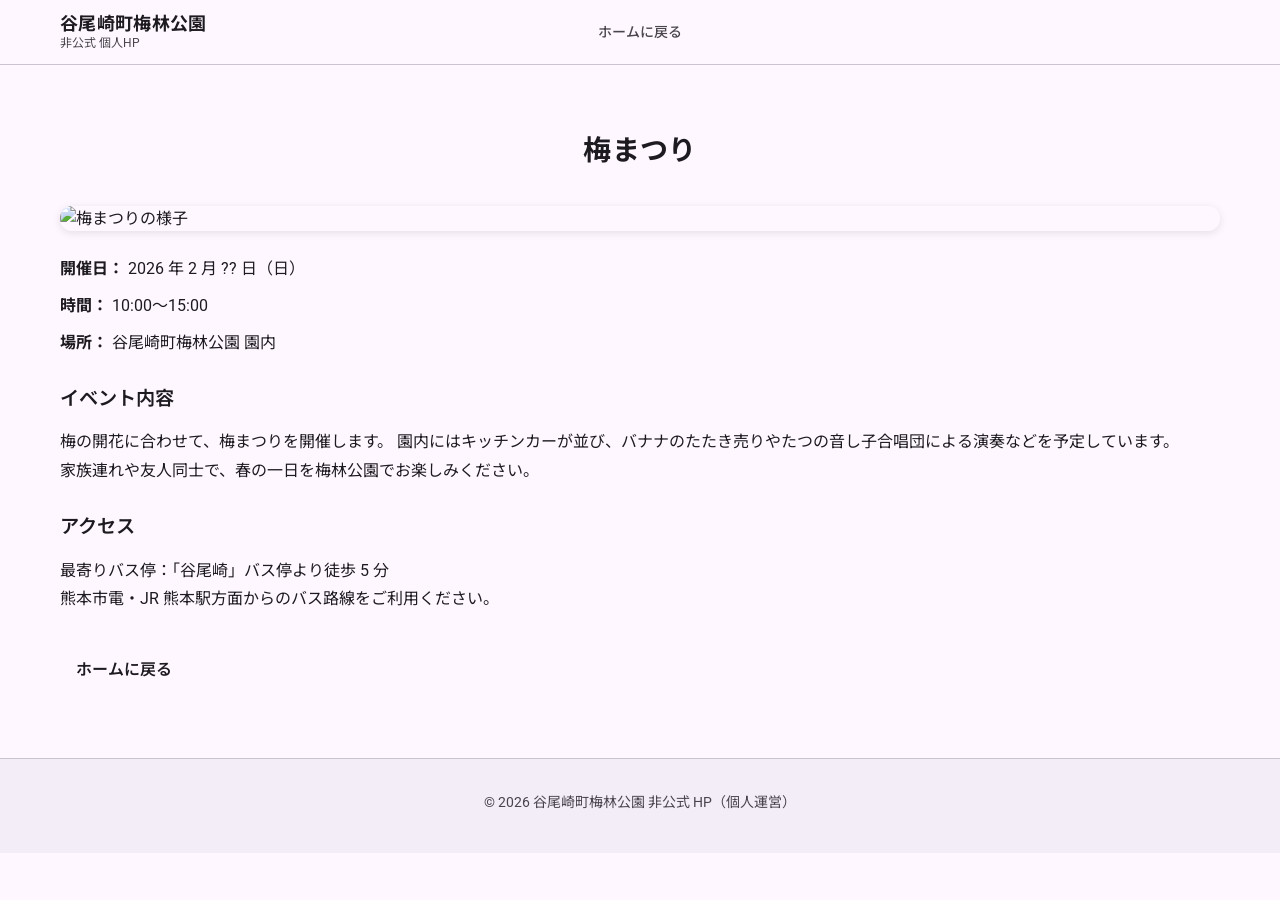
==== event1.html @ 8f31190c "Add event1.html for梅林まつり details" ====
<!DOCTYPE html>
<html lang="ja">
<head>
  <meta charset="UTF-8" />
  <title>梅林まつり | 谷尾崎町梅林公園 非公式 個人HP</title>
  <meta name="viewport" content="width=device-width, initial-scale=1.0" />
  <meta
    name="description"
    content="谷尾崎町梅林公園で開催される梅林まつりの詳細ページ。日時・場所・内容・アクセスなど。"
  />
  <link rel="preconnect" href="https://fonts.googleapis.com" />
  <link rel="preconnect" href="https://fonts.gstatic.com" crossorigin />
  <link
    href="https://fonts.googleapis.com/css2?family=Roboto:wght@400;500;700&family=Noto+Sans+JP:wght@400;500;700&display=swap"
    rel="stylesheet"
  />
  <link
    rel="stylesheet"
    href="styles.css"
  />
  <meta name="theme-color" content="#fef7ff" media="(prefers-color-scheme: light)">
  <meta name="theme-color" content="#141218" media="(prefers-color-scheme: dark)">
</head>
<body>
  <!-- ヘッダー（簡易版） -->
  <header class="header">
    <div class="header-container">
      <div class="logo">
        <h1 class="site-title">谷尾崎町梅林公園</h1>
        <span class="site-subtitle">非公式 個人HP</span>
      </div>
      <nav class="nav">
        <ul class="nav-list">
          <li><a href="index.html" class="nav-link">ホームに戻る</a></li>
        </ul>
      </nav>
    </div>
  </header>

  <main class="main">
    <section class="section">
      <div class="container">
        <h2 class="section-title">梅まつり</h2>

        <div class="event-detail-image">
          <img
            src="images/event1.webp"
            alt="梅まつりの様子"
          />
        </div>

        <div class="event-detail-content">
          <div class="event-detail-date">
            <strong>開催日：</strong>
            2026 年 2 月 ?? 日（日）
          </div>
          <div class="event-detail-time">
            <strong>時間：</strong>
            10:00〜15:00
          </div>
          <div class="event-detail-location">
            <strong>場所：</strong>
            谷尾崎町梅林公園 園内
          </div>

          <h3 class="event-detail-subtitle">イベント内容</h3>
          <p>
            梅の開花に合わせて、梅まつりを開催します。
            園内にはキッチンカーが並び、バナナのたたき売りやたつの音し子合唱団による演奏などを予定しています。
          </p>
          <p>
            家族連れや友人同士で、春の一日を梅林公園でお楽しみください。
          </p>

          <h3 class="event-detail-subtitle">アクセス</h3>
          <p>
            最寄りバス停：「谷尾崎」バス停より徒歩 5 分<br />
            熊本市電・JR 熊本駅方面からのバス路線をご利用ください。
          </p>

          <p class="event-detail-back">
            <a href="index.html" class="back-button">ホームに戻る</a>
          </p>
        </div>
      </div>
    </section>
  </main>

  <footer class="footer">
    <div class="container">
      <p class="footer-text">
        &copy; 2026 谷尾崎町梅林公園 非公式 HP（個人運営）
      </p>
    </div>
  </footer>
</body>
</html>
---- styles.css ----
/* =========================
   基本設定・テーマ変数
   ========================= */

:root {
  --md-sys-color-primary: #6750a4;
  --md-sys-color-on-primary: #ffffff;
  --md-sys-color-primary-container: #eaddff;
  --md-sys-color-on-primary-container: #21005d;

  --md-sys-color-secondary: #625b71;
  --md-sys-color-on-secondary: #ffffff;
  --md-sys-color-secondary-container: #e8def8;
  --md-sys-color-on-secondary-container: #1d192b;

  --md-sys-color-tertiary: #7d5260;
  --md-sys-color-on-tertiary: #ffffff;
  --md-sys-color-tertiary-container: #ffd8e4;
  --md-sys-color-on-tertiary-container: #31111d;

  --md-sys-color-background: #fef7ff;
  --md-sys-color-on-background: #1d1b20;

  --md-sys-color-surface: #fef7ff;
  --md-sys-color-surface-variant: #f3edf7;
  --md-sys-color-on-surface: #1d1b20;
  --md-sys-color-on-surface-variant: #49454f;

  --md-sys-color-outline: #79747e;
  --md-sys-color-outline-variant: #cac4d0;

  --radius-s: 8px;
  --radius-m: 12px;
  --radius-l: 16px;
  --radius-xl: 24px;

  --shadow-sm: 0 1px 2px rgba(0, 0, 0, 0.06),
    0 1px 3px rgba(0, 0, 0, 0.1);
  --shadow-md: 0 4px 8px rgba(0, 0, 0, 0.08),
    0 2px 4px rgba(0, 0, 0, 0.06);
  --shadow-lg: 0 8px 16px rgba(0, 0, 0, 0.1),
    0 4px 8px rgba(0, 0, 0, 0.06);

  --font-family-base: "Roboto", "Noto Sans JP", sans-serif;
}

/* =========================
   リセット・共通設定
   ========================= */

* {
  box-sizing: border-box;
  margin: 0;
  padding: 0;
}

html {
  scroll-behavior: smooth;
}

body {
  overflow-x: hidden;
  color: var(--md-sys-color-on-background);
  background-color: var(--md-sys-color-background);
  font-family: var(--font-family-base);
  line-height: 1.6;
  transition: background-color 0.2s ease, color 0.2s ease;
  -webkit-font-smoothing: antialiased;
  -moz-osx-font-smoothing: grayscale;
}

a {
  color: inherit;
  text-decoration: none;
}

ul {
  list-style: none;
}

img {
  display: block;
  max-width: 100%;
  height: auto;
}

button {
  font: inherit;
}

/* Material Icons */

.material-icons {
  display: inline-block;
  direction: ltr;
  font-family: "Material Icons";
  font-size: 24px;
  font-style: normal;
  font-weight: normal;
  letter-spacing: normal;
  line-height: 1;
  text-transform: none;
  white-space: nowrap;
  word-wrap: normal;
  font-feature-settings: "liga";
  -webkit-font-feature-settings: "liga";
  -webkit-font-smoothing: antialiased;
}

/* =========================
   レイアウト共通
   ========================= */

.container {
  width: 100%;
  max-width: 1200px;
  margin: 0 auto;
  padding: 0 20px;
}

.section {
  padding: 64px 0;
}

.section-alt {
  background-color: var(--md-sys-color-surface-variant);
}

.section-title {
  margin-bottom: 32px;
  color: var(--md-sys-color-on-surface);
  font-size: 28px;
  font-weight: 700;
  letter-spacing: 0.3px;
  text-align: center;
}

/* =========================
   ヘッダー
   ========================= */

.header {
  position: sticky;
  top: 0;
  z-index: 1000;
  background-color: rgba(254, 247, 255, 0.9);
  border-bottom: 1px solid var(--md-sys-color-outline-variant);
  backdrop-filter: blur(8px);
  -webkit-backdrop-filter: blur(8px);
}

.header-container {
  position: relative;
  display: flex;
  align-items: center;
  width: 100%;
  max-width: 1200px;
  min-height: 64px;
  margin: 0 auto;
  padding: 10px 20px;
}

.logo {
  display: flex;
  flex-direction: column;
  min-width: 0;
  z-index: 1;
}

.site-title {
  color: var(--md-sys-color-on-surface);
  font-size: 18px;
  font-weight: 700;
  letter-spacing: 0.3px;
  line-height: 1.25;
  white-space: nowrap;
}

.site-subtitle {
  color: var(--md-sys-color-on-surface-variant);
  font-size: 12px;
  line-height: 1.25;
}

/* PC：ナビゲーションをヘッダー中心へ固定 */

.nav {
  position: absolute;
  top: 50%;
  left: 50%;
  display: flex;
  justify-content: center;
  transform: translate(-50%, -50%);
}

.nav-list {
  display: flex;
  align-items: center;
  justify-content: center;
  gap: 20px;
}

.nav-link {
  display: inline-flex;
  align-items: center;
  min-height: 36px;
  padding: 8px 10px;
  color: var(--md-sys-color-on-surface-variant);
  border-radius: var(--radius-s);
  font-size: 14px;
  font-weight: 500;
  white-space: nowrap;
  transition: background-color 0.2s ease, color 0.2s ease;
}

.nav-link:hover,
.nav-link:focus-visible {
  color: var(--md-sys-color-on-primary-container);
  background-color: var(--md-sys-color-primary-container);
  outline: none;
}

/* ヘッダー右側 */

.header-actions {
  z-index: 1;
  display: flex;
  align-items: center;
  justify-content: flex-end;
  gap: 4px;
  margin-left: auto;
  flex-shrink: 0;
}

/* テーマ切替 */

.theme-toggle {
  position: relative;
  display: inline-flex;
  align-items: center;
  justify-content: center;
  width: 40px;
  height: 40px;
  padding: 0;
  color: var(--md-sys-color-on-surface);
  background: transparent;
  border: 1px solid var(--md-sys-color-outline);
  border-radius: 50%;
  cursor: pointer;
  -webkit-tap-highlight-color: transparent;
  transition: background-color 0.2s ease, border-color 0.2s ease,
    color 0.2s ease;
}

.theme-toggle:hover,
.theme-toggle:focus-visible {
  background-color: var(--md-sys-color-surface-variant);
  border-color: var(--md-sys-color-outline-variant);
  outline: none;
}

.theme-toggle .material-icons {
  position: absolute;
  inset: 0;
  display: grid;
  width: 100%;
  height: 100%;
  place-items: center;
  color: currentColor;
  font-size: 22px;
  line-height: 1;
  pointer-events: none;
}

.theme-icon-light {
  display: grid !important;
}

.theme-icon-dark {
  display: none !important;
}

body.dark-mode .theme-icon-light {
  display: none !important;
}

body.dark-mode .theme-icon-dark {
  display: grid !important;
}

body.dark-mode .theme-toggle {
  color: #e6e1e5;
  background: transparent;
  border-color: #938f99;
}

body.dark-mode .theme-toggle:hover,
body.dark-mode .theme-toggle:focus-visible {
  background-color: #37323b;
  border-color: #cac4d0;
}

/* ハンバーガーメニュー */

.menu-toggle {
  display: none;
  align-items: center;
  justify-content: center;
  width: 40px;
  height: 40px;
  padding: 0;
  color: var(--md-sys-color-on-surface);
  background: transparent;
  border: 1px solid var(--md-sys-color-outline);
  border-radius: 50%;
  cursor: pointer;
  -webkit-tap-highlight-color: transparent;
  transition: background-color 0.2s ease, border-color 0.2s ease,
    color 0.2s ease;
}

.menu-toggle:hover,
.menu-toggle:focus-visible {
  background-color: var(--md-sys-color-surface-variant);
  border-color: var(--md-sys-color-outline-variant);
  outline: none;
}

.menu-icon {
  display: flex;
  flex-direction: column;
  align-items: center;
  justify-content: space-between;
  width: 22px;
  height: 18px;
  margin: 0;
  padding: 0;
  color: currentColor;
  background: transparent;
  pointer-events: none;
}

.menu-icon span {
  display: block;
  flex: 0 0 2px;
  width: 22px;
  height: 2px;
  margin: 0;
  padding: 0;
  background-color: currentColor;
  border-radius: 999px;
}

body.dark-mode .menu-toggle {
  color: #e6e1e5;
  background: transparent;
  border-color: #938f99;
}

body.dark-mode .menu-toggle:hover,
body.dark-mode .menu-toggle:focus-visible {
  background-color: #37323b;
  border-color: #cac4d0;
}

/* =========================
   ヒーロー
   ========================= */

.hero {
  display: flex;
  align-items: center;
  justify-content: center;
  min-height: 56vh;
  overflow: hidden;
  background: linear-gradient(
    135deg,
    var(--md-sys-color-primary-container),
    var(--md-sys-color-tertiary-container)
  );
}

.hero-content {
  max-width: 800px;
  padding: 40px 20px;
  text-align: center;
}

.hero-title {
  margin-bottom: 12px;
  color: var(--md-sys-color-on-primary-container);
  font-size: 32px;
  font-weight: 700;
  letter-spacing: 0.3px;
}

.hero-subtitle {
  margin-bottom: 24px;
  color: var(--md-sys-color-on-primary-container);
  font-size: 16px;
  opacity: 0.9;
}

.hero-button {
  display: inline-flex;
  align-items: center;
  justify-content: center;
  min-height: 48px;
  padding: 12px 24px;
  color: var(--md-sys-color-on-primary);
  background-color: var(--md-sys-color-primary);
  border-radius: var(--radius-xl);
  box-shadow: var(--shadow-md);
  font-weight: 600;
  transition: transform 0.2s ease, box-shadow 0.2s ease,
    background-color 0.2s ease;
}

.hero-button:hover,
.hero-button:focus-visible {
  background-color: #5a46a0;
  box-shadow: var(--shadow-lg);
  outline: none;
  transform: translateY(-2px);
}

/* =========================
   梅林公園について
   ========================= */

.about-grid {
  display: grid;
  grid-template-columns: minmax(0, 1fr) minmax(0, 1fr);
  align-items: center;
  gap: 40px;
}

.about-text p {
  margin-bottom: 16px;
  color: var(--md-sys-color-on-surface-variant);
}

.about-subtitle {
  margin-top: 32px;
  margin-bottom: 12px;
  color: var(--md-sys-color-on-surface);
  font-size: 20px;
  font-weight: 700;
  letter-spacing: 0.3px;
}

.feature-list {
  margin-top: 16px;
}

.feature-list li {
  position: relative;
  margin-bottom: 8px;
  padding-left: 24px;
  color: var(--md-sys-color-on-surface-variant);
}

.feature-list li::before {
  position: absolute;
  top: 0;
  left: 0;
  content: "•";
  color: var(--md-sys-color-primary);
  font-size: 22px;
  line-height: 1.2;
}

/* =========================
   写真スライダー
   ========================= */

.about-image {
  width: 100%;
  min-width: 0;
}

.image-slider {
  position: relative;
  width: 100%;
  min-width: 0;
  overflow: hidden;
}

.slider-container {
  width: 100%;
  overflow: hidden;
  border-radius: var(--radius-l);
  box-shadow: var(--shadow-md);
}

.slider-wrapper {
  display: flex;
  width: 100%;
  transition: transform 0.5s ease;
  will-change: transform;
}

.slide {
  flex: 0 0 100%;
  width: 100%;
  min-width: 100%;
  aspect-ratio: 4 / 3;
}

.image-placeholder {
  display: flex;
  align-items: center;
  justify-content: center;
  width: 100%;
  height: 100%;
  color: var(--md-sys-color-on-primary-container);
  background: linear-gradient(
    135deg,
    var(--md-sys-color-primary-container),
    var(--md-sys-color-secondary-container)
  );
  font-weight: 600;
}

.slide-image {
  display: block;
  width: 100%;
  height: 100%;
  object-fit: cover;
}

.slider-btn {
  position: absolute;
  top: 50%;
  z-index: 2;
  display: inline-flex;
  align-items: center;
  justify-content: center;
  width: 40px;
  height: 40px;
  padding: 0;
  color: var(--md-sys-color-on-surface);
  background-color: rgba(255, 255, 255, 0.9);
  border: none;
  border-radius: 50%;
  box-shadow: var(--shadow-md);
  cursor: pointer;
  transform: translateY(-50%);
  transition: background-color 0.2s ease, transform 0.2s ease;
}

.slider-btn:hover,
.slider-btn:focus-visible {
  background-color: #ffffff;
  outline: none;
  transform: translateY(-50%) scale(1.08);
}

.slider-btn.prev {
  left: 12px;
}

.slider-btn.next {
  right: 12px;
}

.slider-btn .material-icons {
  font-size: 24px;
}

.slider-dots {
  position: absolute;
  bottom: 12px;
  left: 50%;
  z-index: 2;
  display: flex;
  gap: 8px;
  transform: translateX(-50%);
}

.dot {
  width: 8px;
  height: 8px;
  padding: 0;
  background-color: rgba(0, 0, 0, 0.35);
  border: none;
  border-radius: 50%;
  cursor: pointer;
  transition: background-color 0.2s ease, transform 0.2s ease;
}

.dot.active {
  background-color: var(--md-sys-color-primary);
  transform: scale(1.2);
}

/* =========================
   お知らせ・イベント
   ========================= */

.news-list {
  display: flex;
  flex-direction: column;
  gap: 16px;
}

.news-item {
  padding: 20px;
  background-color: var(--md-sys-color-surface);
  border: 1px solid var(--md-sys-color-outline-variant);
  border-radius: var(--radius-m);
  box-shadow: var(--shadow-sm);
  transition: box-shadow 0.2s ease, transform 0.2s ease;
}

.news-item:hover {
  box-shadow: var(--shadow-md);
  transform: translateY(-2px);
}

.news-date,
.event-date {
  display: block;
  margin-bottom: 6px;
  color: var(--md-sys-color-on-surface-variant);
  font-size: 13px;
}

.news-title {
  margin-bottom: 8px;
  color: var(--md-sys-color-on-surface);
  font-size: 18px;
  font-weight: 700;
}

.news-summary {
  color: var(--md-sys-color-on-surface-variant);
  font-size: 14px;
}

.events-grid {
  display: grid;
  grid-template-columns: repeat(3, minmax(0, 1fr));
  gap: 24px;
}

.event-card {
  overflow: hidden;
  background-color: var(--md-sys-color-surface);
  border: 1px solid var(--md-sys-color-outline-variant);
  border-radius: var(--radius-l);
  box-shadow: var(--shadow-sm);
  transition: box-shadow 0.2s ease, transform 0.2s ease;
}

.event-card:hover {
  box-shadow: var(--shadow-md);
  transform: translateY(-4px);
}

.event-image .image-placeholder {
  aspect-ratio: 16 / 9;
}

.event-content {
  padding: 16px;
}

.event-title {
  margin-bottom: 8px;
  color: var(--md-sys-color-on-surface);
  font-size: 16px;
  font-weight: 700;
}

.event-summary {
  margin-bottom: 12px;
  color: var(--md-sys-color-on-surface-variant);
  font-size: 14px;
}

.event-link {
  display: inline-flex;
  align-items: center;
  gap: 4px;
  color: var(--md-sys-color-primary);
  font-size: 14px;
  font-weight: 600;
}

.event-link::after {
  content: "→";
  transition: transform 0.2s ease;
}

.event-link:hover::after {
  transform: translateX(4px);
}

/* =========================
   アクセス
   ========================= */

.access-grid {
  display: grid;
  grid-template-columns: minmax(0, 1fr) minmax(0, 1fr);
  align-items: start;
  gap: 40px;
}

.access-subtitle {
  display: flex;
  align-items: center;
  gap: 8px;
  margin-top: 24px;
  margin-bottom: 8px;
  color: var(--md-sys-color-on-surface);
  font-size: 18px;
  font-weight: 700;
}

.access-subtitle:first-child {
  margin-top: 0;
}

.access-icon {
  display: inline-flex;
  align-items: center;
  justify-content: center;
  color: var(--md-sys-color-primary);
}

.access-info {
  color: var(--md-sys-color-on-surface-variant);
  font-size: 14px;
  line-height: 1.7;
}

.access-map {
  width: 100%;
  min-width: 0;
}

.map-frame {
  width: 100%;
  overflow: hidden;
  border: 1px solid var(--md-sys-color-outline-variant);
  border-radius: var(--radius-l);
  box-shadow: var(--shadow-md);
}

.map-frame iframe {
  display: block;
  width: 100%;
  height: 450px;
  border: 0;
}

/* =========================
   お問い合わせ
   ========================= */

.contact-grid {
  display: grid;
  grid-template-columns: minmax(0, 1fr) minmax(0, 1fr);
  align-items: start;
  gap: 40px;
}

.contact-text p {
  margin-bottom: 16px;
  color: var(--md-sys-color-on-surface-variant);
}

.contact-note-list {
  margin-top: 16px;
}

.contact-note-list li {
  position: relative;
  margin-bottom: 8px;
  padding-left: 24px;
  color: var(--md-sys-color-on-surface-variant);
  font-size: 14px;
}

.contact-note-list li::before {
  position: absolute;
  top: 0;
  left: 2px;
  width: 16px;
  height: 16px;
  content: "!";
  color: var(--md-sys-color-on-primary);
  background: var(--md-sys-color-primary);
  border-radius: 50%;
  font-size: 11px;
  font-weight: 700;
  line-height: 16px;
  text-align: center;
}

.issues-button {
  display: inline-flex;
  align-items: center;
  justify-content: center;
  min-height: 48px;
  margin-top: 8px;
  padding: 12px 20px;
  color: var(--md-sys-color-on-primary);
  background-color: var(--md-sys-color-primary);
  border-radius: var(--radius-xl);
  box-shadow: var(--shadow-md);
  font-size: 14px;
  font-weight: 600;
  transition: transform 0.2s ease, box-shadow 0.2s ease,
    background-color 0.2s ease;
}

.issues-button:hover,
.issues-button:focus-visible {
  background-color: #5a46a0;
  box-shadow: var(--shadow-lg);
  outline: none;
  transform: translateY(-2px);
}

/* =========================
   フッター
   ========================= */

.footer {
  padding: 32px 0;
  background-color: var(--md-sys-color-surface-variant);
  border-top: 1px solid var(--md-sys-color-outline-variant);
}

.footer-text {
  margin-bottom: 8px;
  color: var(--md-sys-color-on-surface-variant);
  font-size: 14px;
  text-align: center;
}

.footer-disclaimer {
  color: var(--md-sys-color-on-surface-variant);
  font-size: 12px;
  opacity: 0.8;
  text-align: center;
}

/* =========================
   ダークモード
   ========================= */

body.dark-mode {
  color: #e6e1e5;
  background-color: #141218;
}

body.dark-mode .header {
  background-color: rgba(20, 18, 24, 0.92);
  border-bottom-color: #49454f;
}

body.dark-mode .section {
  background-color: #141218;
}

body.dark-mode .section-alt {
  background-color: #25222a;
}

body.dark-mode .footer {
  background-color: #25222a;
  border-top-color: #49454f;
}

body.dark-mode .site-title,
body.dark-mode .hero-title,
body.dark-mode .hero-subtitle,
body.dark-mode .section-title,
body.dark-mode .about-subtitle,
body.dark-mode .access-subtitle,
body.dark-mode .news-title,
body.dark-mode .event-title {
  color: #e6e1e5;
}

body.dark-mode .site-subtitle,
body.dark-mode .nav-link,
body.dark-mode .about-text p,
body.dark-mode .feature-list li,
body.dark-mode .news-summary,
body.dark-mode .news-date,
body.dark-mode .event-date,
body.dark-mode .event-summary,
body.dark-mode .access-info,
body.dark-mode .contact-text p,
body.dark-mode .contact-note-list li,
body.dark-mode .footer-text,
body.dark-mode .footer-disclaimer {
  color: #cac4d0;
}

body.dark-mode .nav-link:hover,
body.dark-mode .nav-link:focus-visible {
  color: #eaddff;
  background-color: #4f378b;
}

body.dark-mode .hero {
  background: linear-gradient(135deg, #4f378b, #633b48);
}

body.dark-mode .hero-button,
body.dark-mode .issues-button {
  color: #381e72;
  background-color: #d0bcff;
}

body.dark-mode .hero-button:hover,
body.dark-mode .issues-button:hover {
  background-color: #e8ddff;
}

body.dark-mode .image-placeholder {
  color: #eaddff;
  background: linear-gradient(135deg, #4f378b, #4a4458);
}

body.dark-mode .news-item,
body.dark-mode .event-card {
  background-color: #1d1b20;
  border-color: #49454f;
  box-shadow: 0 1px 3px rgba(0, 0, 0, 0.35);
}

body.dark-mode .map-frame {
  border-color: #49454f;
}

body.dark-mode .access-icon {
  color: #d0bcff;
}

body.dark-mode .feature-list li::before {
  color: #d0bcff;
}

body.dark-mode .slider-btn {
  color: #e6e1e5;
  background-color: rgba(20, 18, 24, 0.9);
}

body.dark-mode .slider-btn:hover,
body.dark-mode .slider-btn:focus-visible {
  background-color: rgba(55, 50, 59, 0.96);
}

body.dark-mode .dot {
  background-color: rgba(255, 255, 255, 0.35);
}

body.dark-mode .dot.active {
  background-color: #d0bcff;
}

/* =========================
   メニューのアニメーション
   ========================= */

@keyframes slideDown {
  from {
    opacity: 0;
    transform: translateY(-8px);
  }

  to {
    opacity: 1;
    transform: translateY(0);
  }
}

/* =========================
   タブレット
   ========================= */

@media (max-width: 960px) {
  .header-container {
    gap: 10px;
  }

  .nav-list {
    gap: 8px;
  }

  .nav-link {
    padding: 8px;
    font-size: 13px;
  }

  .about-grid,
  .access-grid,
  .contact-grid {
    grid-template-columns: 1fr;
    gap: 28px;
  }

  .events-grid {
    grid-template-columns: repeat(2, minmax(0, 1fr));
  }

  .hero-title {
    font-size: 28px;
  }
}

/* =========================
   スマホ
   ========================= */

@media (max-width: 720px) {
  .container {
    padding: 0 16px;
  }

  .header-container {
    position: relative;
    display: grid;
    grid-template-columns: minmax(0, 1fr) auto;
    align-items: center;
    gap: 8px;
    min-height: 64px;
    padding: 10px 16px;
  }

  .logo {
    grid-column: 1;
    grid-row: 1;
  }

  .header-actions {
    grid-column: 2;
    grid-row: 1;
    gap: 4px;
  }

  /* 通常時は非表示。ヘッダー領域の高さには含めない */
  .nav {
    position: absolute;
    top: 100%;
    right: 0;
    left: 0;
    z-index: 1100;
    display: none;
    width: 100%;
    margin: 0;
    padding: 14px 12px 18px;
    background-color: rgba(254, 247, 255, 0.9);
    border: 1px solid rgba(121, 116, 126, 0.2);
    border-top: none;
    border-radius: 0 0 var(--radius-l) var(--radius-l);
    box-shadow: var(--shadow-lg);
    transform: none;
    backdrop-filter: blur(16px);
    -webkit-backdrop-filter: blur(16px);
  }

  /* 開いた時だけ、本文の上に重ねて表示 */
  .nav.open {
    display: block;
    animation: slideDown 0.22s ease-out;
  }

  .nav-list {
    display: flex;
    flex-direction: column;
    align-items: stretch;
    gap: 4px;
    width: 100%;
  }

  .nav-link {
    display: flex;
    align-items: center;
    width: 100%;
    min-height: 48px;
    padding: 12px 14px;
    border-radius: var(--radius-m);
    font-size: 15px;
  }

  .menu-toggle {
    display: inline-flex;
  }

  .section {
    padding: 48px 0;
  }

  .section-title {
    margin-bottom: 24px;
    font-size: 24px;
  }

  .hero {
    min-height: 46vh;
  }

  .hero-content {
    padding: 36px 20px;
  }

  .hero-title {
    font-size: 23px;
    line-height: 1.45;
  }

  .hero-subtitle {
    font-size: 14px;
  }

  .about-grid,
  .access-grid,
  .contact-grid,
  .events-grid {
    grid-template-columns: 1fr;
  }

  .slider-btn {
    width: 36px;
    height: 36px;
  }

  .slider-btn .material-icons {
    font-size: 22px;
  }

  .map-frame iframe {
    height: 360px;
  }

  /* ダークモード時の重ねるメニュー */
  body.dark-mode .nav {
    background-color: rgba(20, 18, 24, 0.92);
    border-color: rgba(202, 196, 208, 0.16);
  }

  body.dark-mode .nav-link {
    color: #e6e1e5;
  }

  body.dark-mode .nav-link:hover,
  body.dark-mode .nav-link:focus-visible {
    color: #eaddff;
    background-color: #4f378b;
  }
}

/* =========================
   小型スマホ
   ========================= */

@media (max-width: 380px) {
  .header-container {
    padding-right: 12px;
    padding-left: 12px;
  }

  .site-title {
    font-size: 16px;
  }

  .site-subtitle {
    font-size: 11px;
  }

  .theme-toggle,
  .menu-toggle {
    width: 38px;
    height: 38px;
  }

  .theme-toggle .material-icons {
    font-size: 20px;
  }

  .menu-icon {
    width: 21px;
    height: 17px;
  }

  .menu-icon span {
    width: 21px;
  }
}

/* お知らせ */
.news-list {
  display: flex;
  flex-direction: column;
  gap: 1.25rem;
}

.news-item {
  background: var(--surface);
  border-radius: 0.75rem;
  padding: 1rem 1.25rem;
  box-shadow: 0 1px 3px rgba(0,0,0,0.08);
}

.news-date {
  font-size: 0.85rem;
  color: var(--muted);
  margin-bottom: 0.25rem;
}

.news-title {
  font-size: 1.1rem;
  font-weight: 600;
  margin-bottom: 0.5rem;
}

.news-content {
  font-size: 0.95rem;
  line-height: 1.7;
  color: var(--text);
}

/* イベント */
.events-grid {
  display: grid;
  grid-template-columns: repeat(auto-fit, minmax(260px, 1fr));
  gap: 1.25rem;
}

.event-card {
  background: var(--surface);
  border-radius: 0.75rem;
  padding: 1.25rem;
  box-shadow: 0 1px 3px rgba(0,0,0,0.08);
  display: flex;
  flex-direction: column;
  gap: 0.75rem;
}

.event-date-badge {
  display: inline-flex;
  align-items: center;
  gap: 0.5rem;
  font-weight: 700;
  color: var(--primary);
}

.event-month {
  font-size: 0.9rem;
}

.event-day {
  font-size: 1.4rem;
}

.event-title {
  font-size: 1.1rem;
  font-weight: 600;
}

.event-description {
  font-size: 0.95rem;
  line-height: 1.7;
  color: var(--text);
}

.event-meta {
  display: flex;
  flex-wrap: wrap;
  gap: 0.75rem 1rem;
  font-size: 0.85rem;
  color: var(--muted);
  margin-top: auto;
}

/* イベントカード */
.events-grid {
  display: grid;
  grid-template-columns: repeat(auto-fit, minmax(260px, 1fr));
  gap: 1.25rem;
}

.event-card {
  background: var(--surface);
  border-radius: 0.75rem;
  padding: 0;
  box-shadow: 0 1px 3px rgba(0,0,0,0.08);
  display: flex;
  flex-direction: column;
  overflow: hidden;
}

.event-image-wrapper {
  width: 100%;
  aspect-ratio: 16 / 9;
  overflow: hidden;
  background: #ddd;
}

.event-image {
  width: 100%;
  height: 100%;
  object-fit: cover;
  display: block;
}

.event-date-badge {
  display: inline-flex;
  align-items: center;
  gap: 0.5rem;
  font-weight: 700;
  color: var(--primary);
  padding: 0.75rem 1rem 0;
}

.event-year {
  font-size: 0.9rem;
}

.event-month-day {
  font-size: 1.2rem;
}

.event-title {
  font-size: 1.1rem;
  font-weight: 600;
  padding: 0.5rem 1rem 0.25rem;
}

.event-description {
  font-size: 0.95rem;
  line-height: 1.7;
  color: var(--text);
  padding: 0 1rem;
}

.event-meta {
  display: flex;
  flex-wrap: wrap;
  gap: 0.75rem 1rem;
  font-size: 0.85rem;
  color: var(--muted);
  padding: 0.5rem 1rem 1rem;
  margin-top: auto;
}

.event-detail-button {
  display: inline-block;
  background: var(--primary);
  color: #fff;
  text-decoration: none;
  font-weight: 600;
  padding: 0.6rem 1rem;
  border-radius: 0.5rem;
  margin: 0 1rem 1rem;
  transition: background 0.2s ease;
}

.event-detail-button:hover {
  background: var(--primary-dark, #b388ff);
}

/* イベント詳細ページ */
.event-detail-image img {
  width: 100%;
  border-radius: 0.75rem;
  margin-bottom: 1.5rem;
  box-shadow: 0 2px 8px rgba(0,0,0,0.1);
}

.event-detail-content {
  font-size: 1rem;
  line-height: 1.8;
}

.event-detail-date,
.event-detail-time,
.event-detail-location {
  margin-bottom: 0.5rem;
}

.event-detail-subtitle {
  font-size: 1.2rem;
  font-weight: 600;
  margin: 1.5rem 0 0.75rem;
}

.event-detail-back {
  margin-top: 2rem;
}

.back-button {
  display: inline-block;
  background: var(--surface);
  color: var(--text);
  text-decoration: none;
  font-weight: 600;
  padding: 0.6rem 1rem;
  border-radius: 0.5rem;
  border: 1px solid var(--border);
  transition: background 0.2s ease;
}

.back-button:hover {
  background: var(--border);
}

/* イベントカード全体 */
.events-grid {
  display: grid;
  grid-template-columns: repeat(auto-fit, minmax(280px, 1fr));
  gap: 1.25rem;
}

.event-card {
  background: var(--surface);
  border-radius: 0.75rem;
  padding: 0;
  box-shadow: 0 1px 3px rgba(0,0,0,0.08);
  display: flex;
  flex-direction: column;
  overflow: hidden;
}

/* 写真エリア */
.event-image-wrapper {
  width: 100%;
  aspect-ratio: 16 / 9;
  overflow: hidden;
  background: #ddd;
}

.event-image {
  width: 100%;
  height: 100%;
  object-fit: cover;
  display: block;
}

/* 日時・場所 */
.event-datetime-location {
  display: flex;
  flex-wrap: wrap;
  align-items: center;
  gap: 0.25rem 0.5rem;
  font-size: 0.85rem;
  color: var(--muted);
  padding: 0.75rem 1rem 0.25rem;
}

.event-datetime {
  white-space: nowrap;
}

.event-location-icon {
  display: inline-flex;
  align-items: center;
  color: var(--primary);
}

.event-location-icon .material-icons {
  font-size: 1rem;
}

.event-location-link {
  color: var(--primary);
  text-decoration: none;
  font-weight: 500;
}

.event-location-link:hover {
  text-decoration: underline;
}

/* タイトル */
.event-title {
  font-size: 1.15rem;
  font-weight: 600;
  padding: 0.5rem 1rem 0.25rem;
  margin: 0;
}

/* 説明 */
.event-description {
  font-size: 0.95rem;
  line-height: 1.7;
  color: var(--text);
  padding: 0 1rem;
  margin: 0.25rem 0 0.75rem;
}

/* 詳細ボタン（Material デザイン風） */
.event-detail-button {
  display: inline-flex;
  align-items: center;
  justify-content: center;
  background: var(--primary);
  color: #fff;
  text-decoration: none;
  font-weight: 600;
  font-size: 0.95rem;
  padding: 0.65rem 1rem;
  border-radius: 0.5rem;
  margin: 0.5rem 1rem 1rem;
  border: none;
  cursor: pointer;
  transition: background 0.2s ease, transform 0.1s ease;
  box-shadow: 0 1px 2px rgba(0,0,0,0.15);
}

.event-detail-button:hover {
  background: var(--primary-dark, #b388ff);
  box-shadow: 0 2px 6px rgba(0,0,0,0.2);
}

.event-detail-button:active {
  transform: translateY(1px);
}
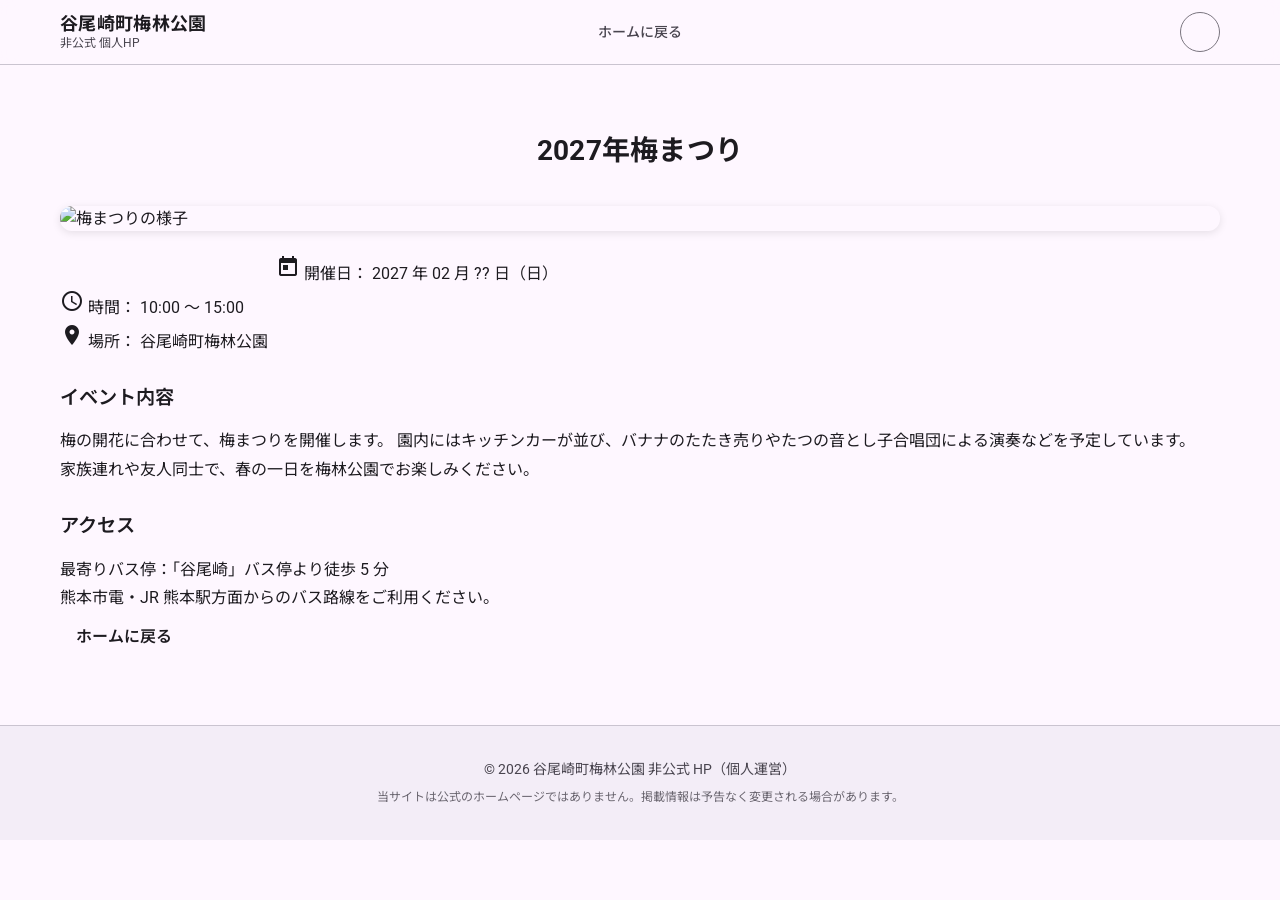
==== commit ef35862f: "Update event title and details for 2027 festival" ====
--- a/event1.html
+++ b/event1.html
@@ -1,12 +1,20 @@
 <!DOCTYPE html>
 <html lang="ja">
 <head>
+  <!-- Material Icons -->
+  <link rel="preconnect" href="https://fonts.googleapis.com" />
+  <link rel="preconnect" href="https://fonts.gstatic.com" crossorigin />
+  <link
+    href="https://fonts.googleapis.com/css2?family=Material+Icons:wght@400;500;700&display=swap"
+    rel="stylesheet"
+  />
+
   <meta charset="UTF-8" />
-  <title>梅林まつり | 谷尾崎町梅林公園 非公式 個人HP</title>
+  <title>2027年梅まつり | 谷尾崎町梅林公園 非公式 個人HP</title>
   <meta name="viewport" content="width=device-width, initial-scale=1.0" />
   <meta
     name="description"
-    content="谷尾崎町梅林公園で開催される梅林まつりの詳細ページ。日時・場所・内容・アクセスなど。"
+    content="谷尾崎町梅林公園で開催される梅まつりの詳細ページ。日時・場所・内容・アクセスなど。"
   />
   <link rel="preconnect" href="https://fonts.googleapis.com" />
   <link rel="preconnect" href="https://fonts.gstatic.com" crossorigin />
@@ -14,15 +22,12 @@
     href="https://fonts.googleapis.com/css2?family=Roboto:wght@400;500;700&family=Noto+Sans+JP:wght@400;500;700&display=swap"
     rel="stylesheet"
   />
-  <link
-    rel="stylesheet"
-    href="styles.css"
-  />
+  <link rel="stylesheet" href="styles.css" />
   <meta name="theme-color" content="#fef7ff" media="(prefers-color-scheme: light)">
   <meta name="theme-color" content="#141218" media="(prefers-color-scheme: dark)">
 </head>
 <body>
-  <!-- ヘッダー（簡易版） -->
+  <!-- ヘッダー -->
   <header class="header">
     <div class="header-container">
       <div class="logo">
@@ -34,14 +39,29 @@
           <li><a href="index.html" class="nav-link">ホームに戻る</a></li>
         </ul>
       </nav>
+      <div class="header-actions">
+        <button
+          class="theme-toggle"
+          type="button"
+          aria-label="テーマ切り替え"
+        >
+          <span class="material-icons theme-icon-light" aria-hidden="true">
+            dark_mode
+          </span>
+          <span class="material-icons theme-icon-dark" aria-hidden="true">
+            light_mode
+          </span>
+        </button>
+      </div>
     </div>
   </header>
 
   <main class="main">
     <section class="section">
       <div class="container">
-        <h2 class="section-title">梅まつり</h2>
+        <h2 class="section-title">2027年梅まつり</h2>
 
+        <!-- イベント写真 -->
         <div class="event-detail-image">
           <img
             src="images/event1.webp"
@@ -49,24 +69,45 @@
           />
         </div>
 
+        <!-- イベント情報 -->
         <div class="event-detail-content">
-          <div class="event-detail-date">
-            <strong>開催日：</strong>
-            2026 年 2 月 ?? 日（日）
-          </div>
-          <div class="event-detail-time">
-            <strong>時間：</strong>
-            10:00〜15:00
-          </div>
-          <div class="event-detail-location">
-            <strong>場所：</strong>
-            谷尾崎町梅林公園 園内
+          <div class="event-detail-meta">
+            <div class="event-detail-meta-row">
+              <span class="material-icons event-detail-icon" aria-hidden="true">
+                calendar_today
+              </span>
+              <span class="event-detail-label">開催日：</span>
+              <span class="event-detail-value">
+                2027 年 02 月 ?? 日（日）
+              </span>
+            </div>
+            <div class="event-detail-meta-row">
+              <span class="material-icons event-detail-icon" aria-hidden="true">
+                schedule
+              </span>
+              <span class="event-detail-label">時間：</span>
+              <span class="event-detail-value">10:00 〜 15:00</span>
+            </div>
+            <div class="event-detail-meta-row">
+              <span class="material-icons event-detail-icon" aria-hidden="true">
+                location_on
+              </span>
+              <span class="event-detail-label">場所：</span>
+              <a
+                href="https://maps.google.com/?q=32.80294968981893,130.66777574105663"
+                target="_blank"
+                rel="noopener"
+                class="event-detail-location-link"
+              >
+                谷尾崎町梅林公園
+              </a>
+            </div>
           </div>
 
           <h3 class="event-detail-subtitle">イベント内容</h3>
           <p>
             梅の開花に合わせて、梅まつりを開催します。
-            園内にはキッチンカーが並び、バナナのたたき売りやたつの音し子合唱団による演奏などを予定しています。
+            園内にはキッチンカーが並び、バナナのたたき売りやたつの音とし子合唱団による演奏などを予定しています。
           </p>
           <p>
             家族連れや友人同士で、春の一日を梅林公園でお楽しみください。
@@ -78,20 +119,31 @@
             熊本市電・JR 熊本駅方面からのバス路線をご利用ください。
           </p>
 
-          <p class="event-detail-back">
-            <a href="index.html" class="back-button">ホームに戻る</a>
-          </p>
+          <div class="event-detail-actions">
+            <a
+              href="index.html"
+              class="back-button"
+            >
+              ホームに戻る
+            </a>
+          </div>
         </div>
       </div>
     </section>
   </main>
 
+  <!-- フッター -->
   <footer class="footer">
     <div class="container">
       <p class="footer-text">
         &copy; 2026 谷尾崎町梅林公園 非公式 HP（個人運営）
       </p>
+      <p class="footer-disclaimer">
+        当サイトは公式のホームページではありません。掲載情報は予告なく変更される場合があります。
+      </p>
     </div>
   </footer>
+
+  <script src="main.js"></script>
 </body>
 </html>
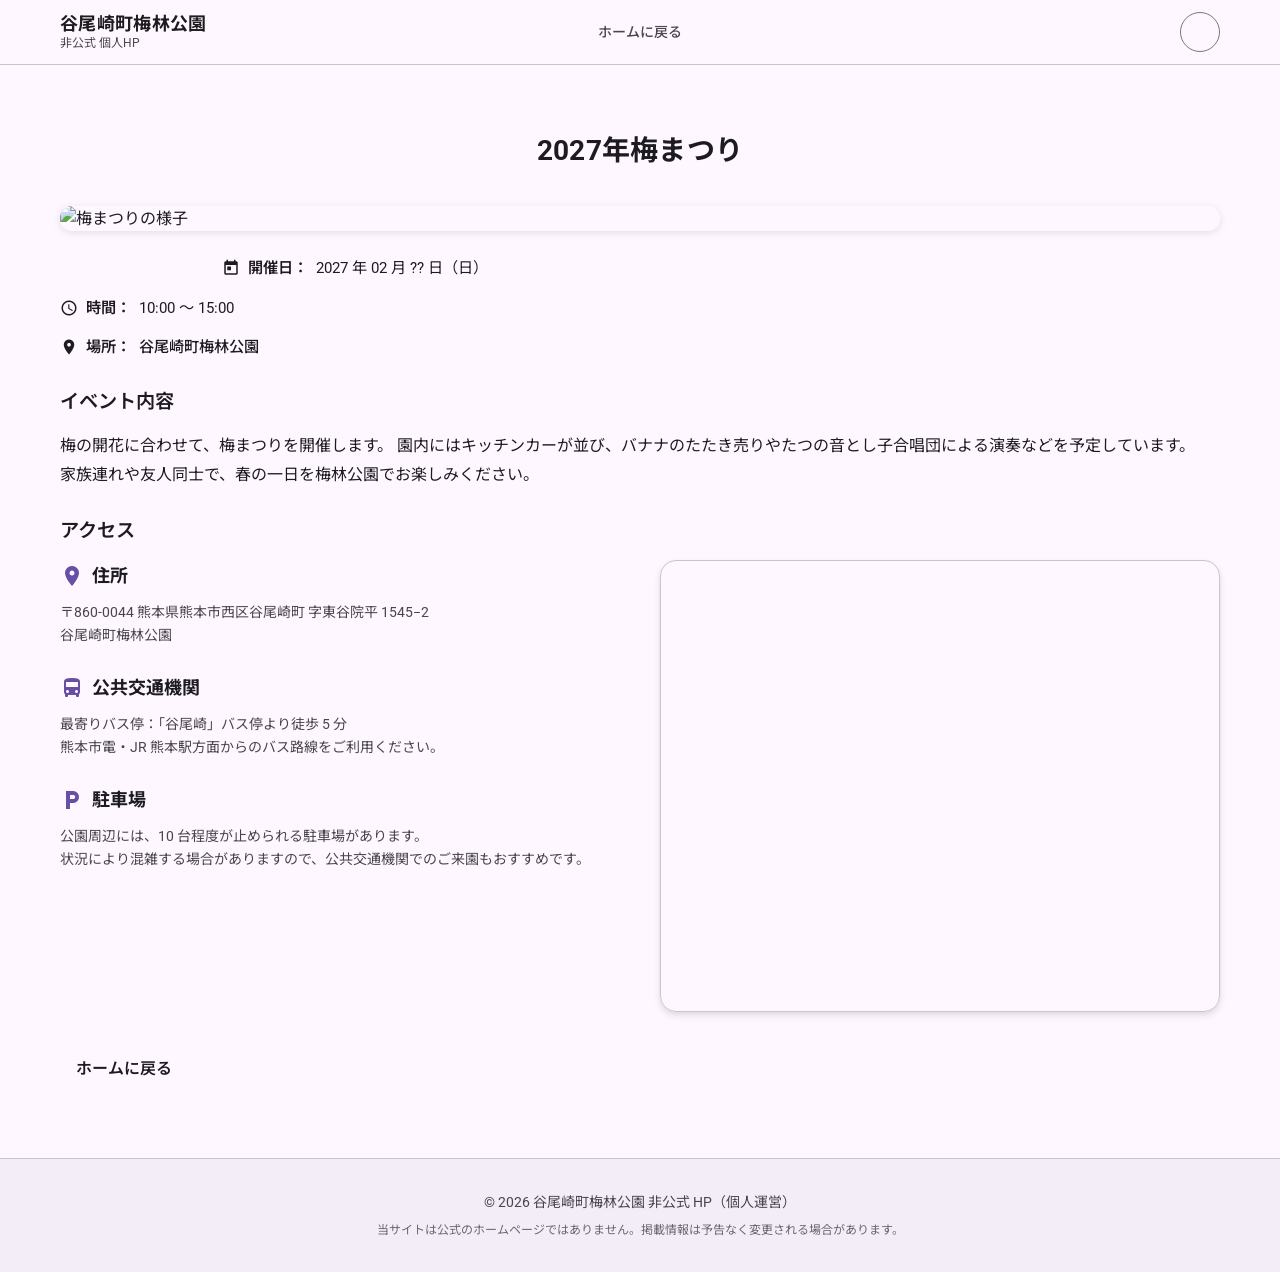
==== commit 915e4d59: "Enhance access information section Added detailed access information including address, public trans" ====
--- a/event1.html
+++ b/event1.html
@@ -113,11 +113,51 @@
             家族連れや友人同士で、春の一日を梅林公園でお楽しみください。
           </p>
 
-          <h3 class="event-detail-subtitle">アクセス</h3>
-          <p>
-            最寄りバス停：「谷尾崎」バス停より徒歩 5 分<br />
-            熊本市電・JR 熊本駅方面からのバス路線をご利用ください。
-          </p>
+<h3 class="event-detail-subtitle">アクセス</h3>
+
+<div class="access-grid">
+  <div class="access-text">
+    <h3 class="access-subtitle">
+      <span class="material-icons access-icon" aria-hidden="true">location_on</span>
+      住所
+    </h3>
+    <p class="access-info">
+      〒860-0044 熊本県熊本市西区谷尾崎町 字東谷院平 1545−2<br />
+      谷尾崎町梅林公園
+    </p>
+
+    <h3 class="access-subtitle">
+      <span class="material-icons access-icon" aria-hidden="true">directions_bus</span>
+      公共交通機関
+    </h3>
+    <p class="access-info">
+      最寄りバス停：「谷尾崎」バス停より徒歩 5 分<br />
+      熊本市電・JR 熊本駅方面からのバス路線をご利用ください。
+    </p>
+
+    <h3 class="access-subtitle">
+      <span class="material-icons access-icon" aria-hidden="true">local_parking</span>
+      駐車場
+    </h3>
+    <p class="access-info">
+      公園周辺には、10 台程度が止められる駐車場があります。<br />
+      状況により混雑する場合がありますので、公共交通機関でのご来園もおすすめです。
+    </p>
+  </div>
+  <div class="access-map">
+    <div class="map-frame">
+      <iframe
+        src="https://www.google.com/maps/embed?pb=!1m18!1m12!1m3!1d6707.193522291878!2d130.66777574105663!3d32.80294968981893!2m3!1f0!2f0!3f0!3m2!1i1024!2i768!4f13.1!3m3!1m2!1s0x3540f5af3c5046db%3A0x579b691f356f5e13!2z6LC35bC-5bSO5qKF5p6X5YWs5ZyS!5e0!3m2!1sja!2sjp!4v1788274300344!5m2!1sja!2sjp"
+        width="100%"
+        height="450"
+        style="border:0;"
+        allowfullscreen=""
+        loading="lazy"
+        referrerpolicy="strict-origin-when-cross-origin"
+      ></iframe>
+    </div>
+  </div>
+</div>
 
           <div class="event-detail-actions">
             <a
--- a/styles.css
+++ b/styles.css
@@ -1524,3 +1524,89 @@
 .event-detail-button:active {
   transform: translateY(1px);
 }
+
+/* イベント詳細ページ：写真 */
+.event-detail-image img {
+  width: 100%;
+  border-radius: 0.75rem;
+  margin-bottom: 1.5rem;
+  box-shadow: 0 2px 8px rgba(0,0,0,0.1);
+}
+
+/* イベント詳細：メタ情報 */
+.event-detail-meta {
+  display: flex;
+  flex-direction: column;
+  gap: 0.75rem;
+  margin-bottom: 1.5rem;
+}
+
+.event-detail-meta-row {
+  display: flex;
+  align-items: center;
+  gap: 0.5rem;
+  font-size: 0.95rem;
+  color: var(--text);
+}
+
+.event-detail-icon {
+  color: var(--primary);
+  font-size: 1.1rem;
+}
+
+.event-detail-label {
+  font-weight: 600;
+}
+
+.event-detail-value {
+  color: var(--text);
+}
+
+.event-detail-location-link {
+  color: var(--primary);
+  text-decoration: none;
+  font-weight: 500;
+}
+
+.event-detail-location-link:hover {
+  text-decoration: underline;
+}
+
+/* イベント詳細：見出し・本文 */
+.event-detail-content {
+  font-size: 1rem;
+  line-height: 1.8;
+}
+
+.event-detail-subtitle {
+  font-size: 1.2rem;
+  font-weight: 600;
+  margin: 1.5rem 0 0.75rem;
+}
+
+/* ホームに戻るボタン */
+.event-detail-actions {
+  margin-top: 2rem;
+}
+
+.back-button {
+  display: inline-flex;
+  align-items: center;
+  gap: 0.5rem;
+  background: var(--surface);
+  color: var(--text);
+  text-decoration: none;
+  font-weight: 600;
+  padding: 0.65rem 1rem;
+  border-radius: 0.5rem;
+  border: 1px solid var(--border);
+  transition: background 0.2s ease, transform 0.1s ease;
+}
+
+.back-button:hover {
+  background: var(--border);
+}
+
+.back-button:active {
+  transform: translateY(1px);
+}
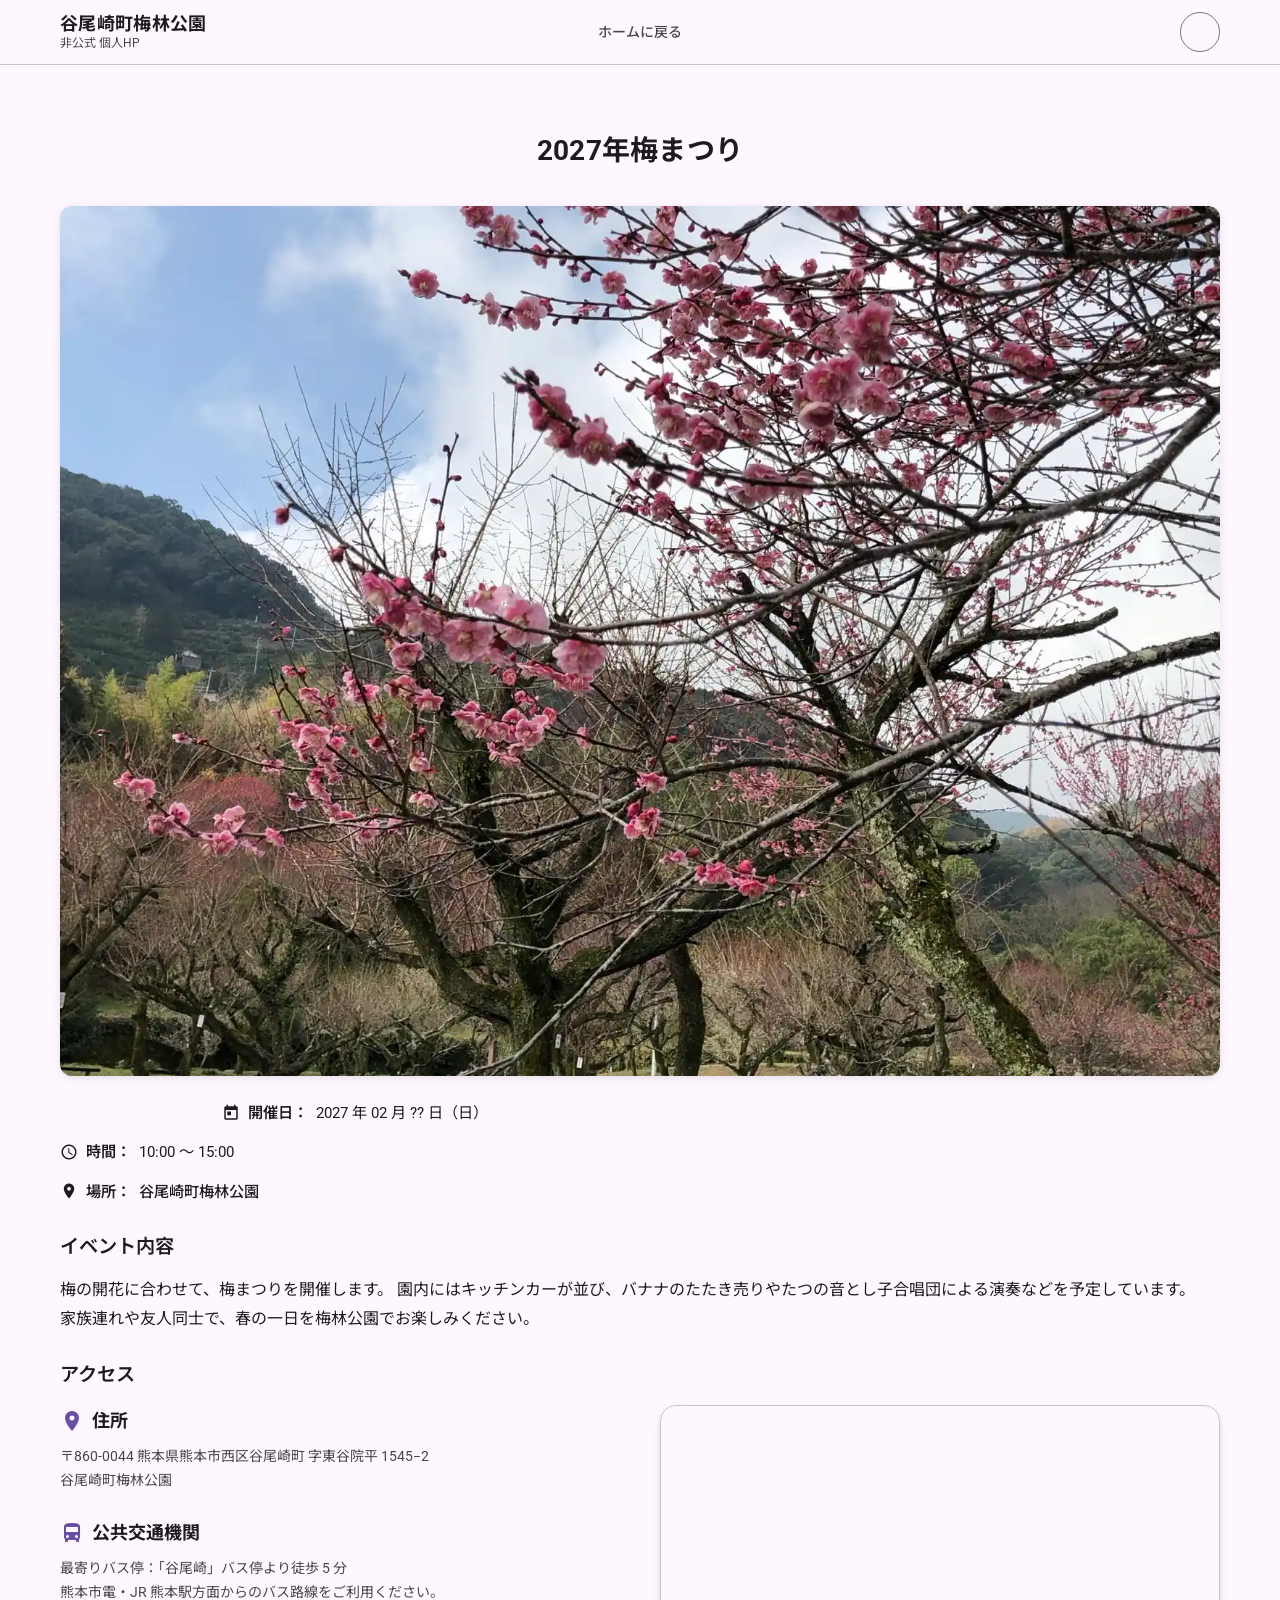
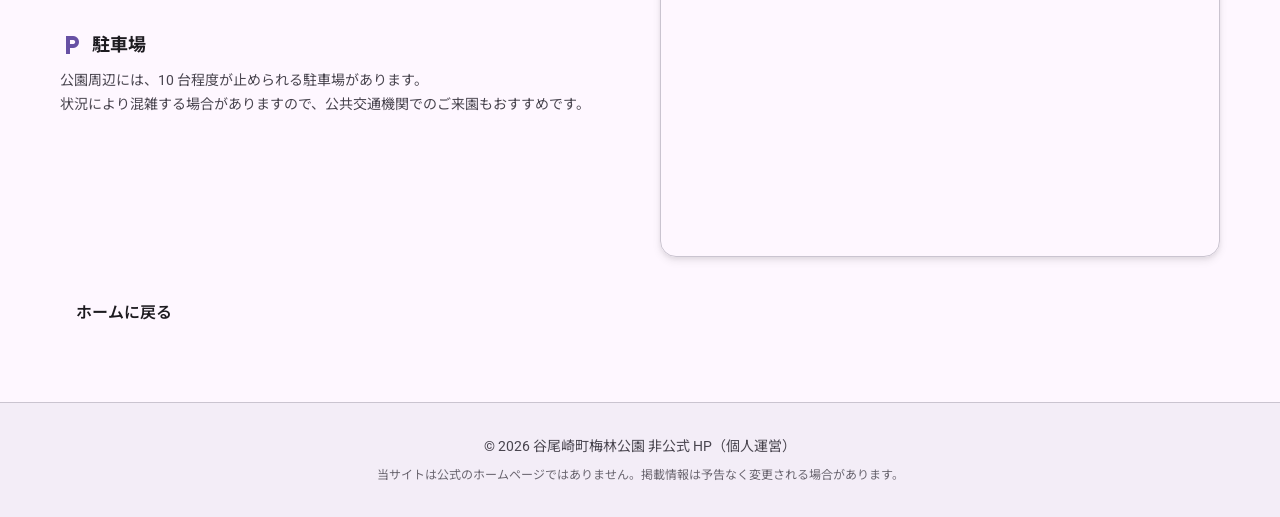
==== commit dfd49f8d: "Update event image source in event1.html" ====
--- a/event1.html
+++ b/event1.html
@@ -64,7 +64,7 @@
         <!-- イベント写真 -->
         <div class="event-detail-image">
           <img
-            src="images/event1.webp"
+            src="images/image4.webp"
             alt="梅まつりの様子"
           />
         </div>
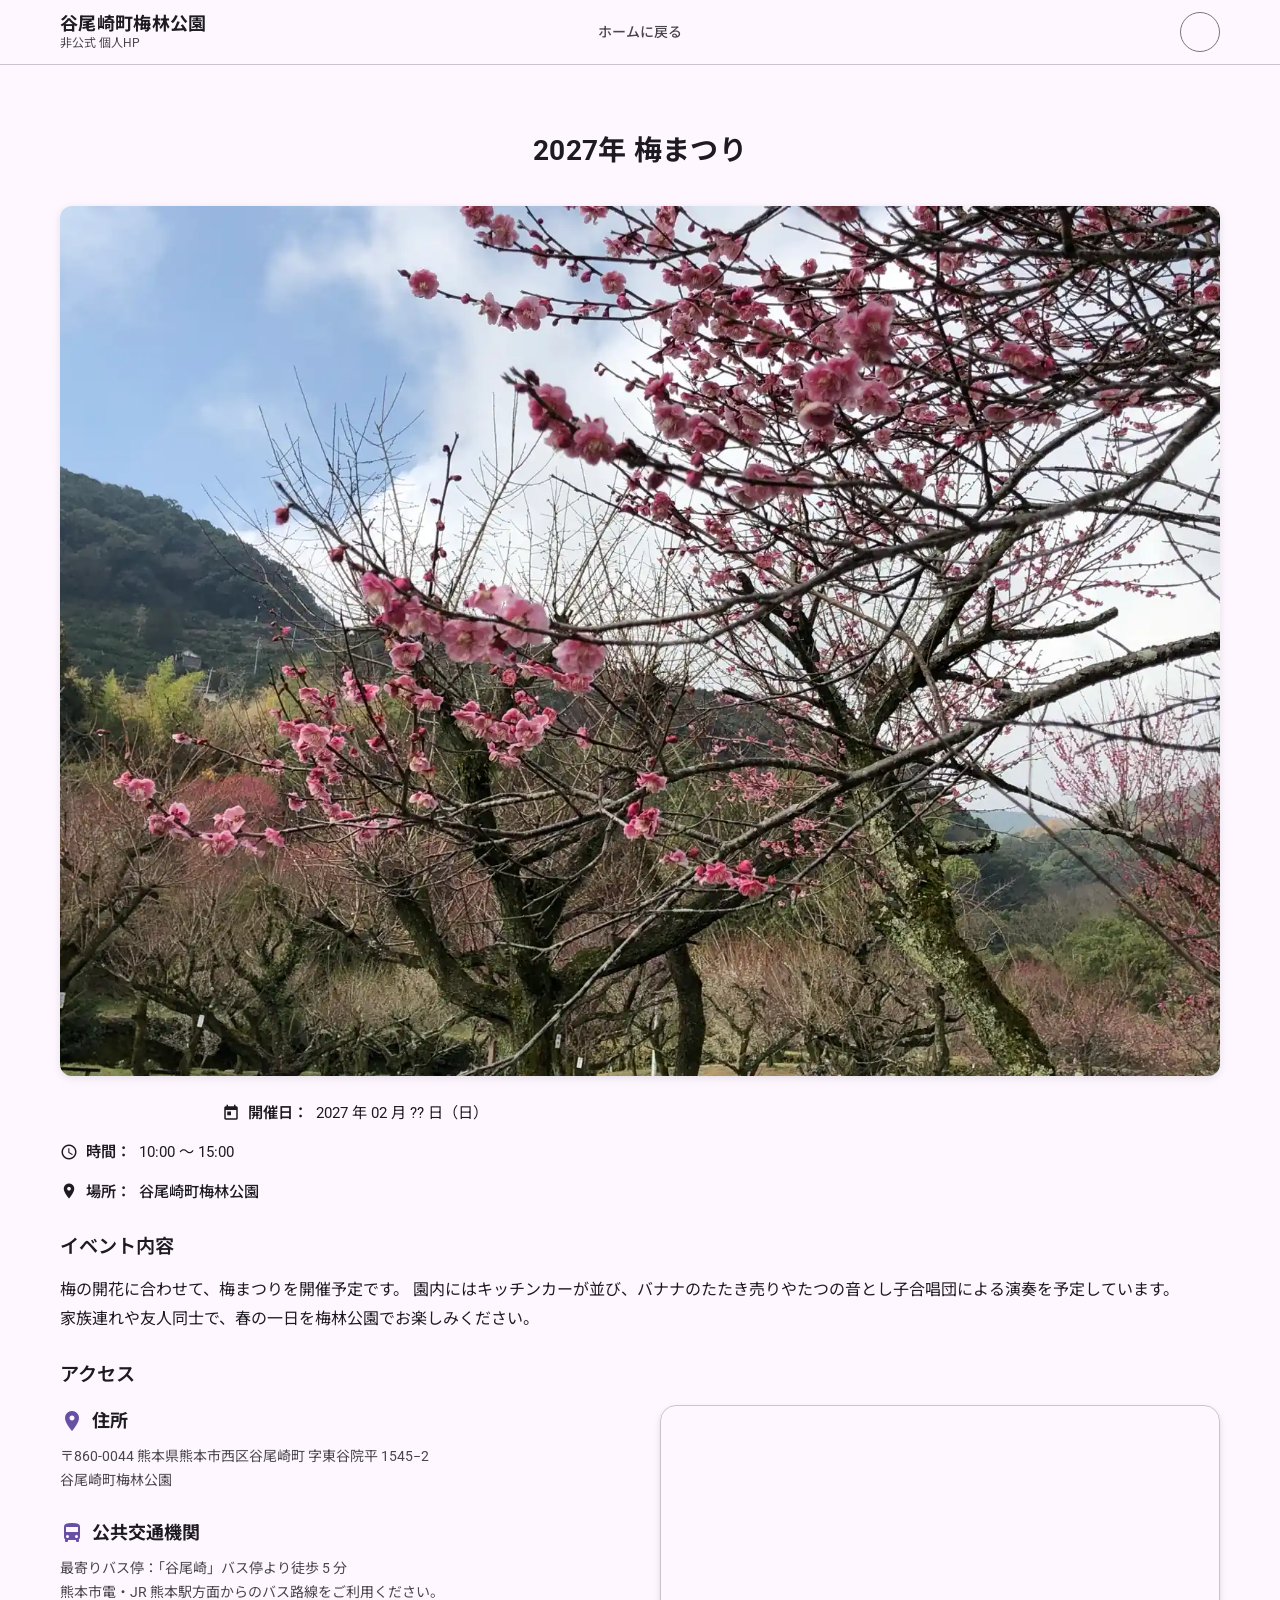
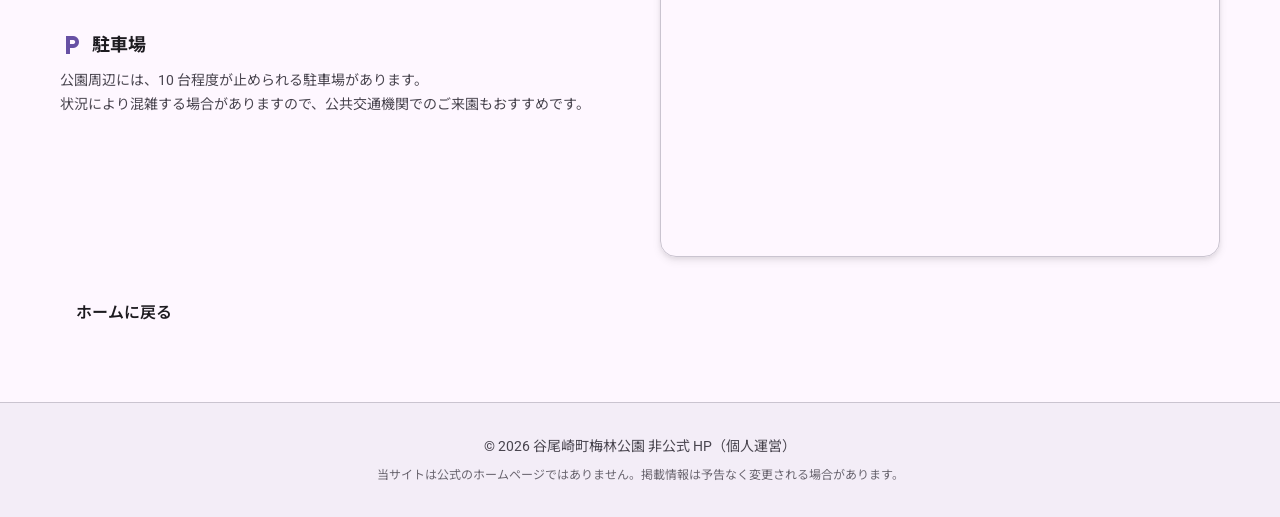
==== commit 4e92778b: "Update event details and content in event1.html" ====
--- a/event1.html
+++ b/event1.html
@@ -59,7 +59,7 @@
   <main class="main">
     <section class="section">
       <div class="container">
-        <h2 class="section-title">2027年梅まつり</h2>
+        <h2 class="section-title">2027年 梅まつり</h2>
 
         <!-- イベント写真 -->
         <div class="event-detail-image">
@@ -70,104 +70,99 @@
         </div>
 
         <!-- イベント情報 -->
-        <div class="event-detail-content">
-          <div class="event-detail-meta">
-            <div class="event-detail-meta-row">
-              <span class="material-icons event-detail-icon" aria-hidden="true">
-                calendar_today
-              </span>
-              <span class="event-detail-label">開催日：</span>
-              <span class="event-detail-value">
-                2027 年 02 月 ?? 日（日）
-              </span>
-            </div>
-            <div class="event-detail-meta-row">
-              <span class="material-icons event-detail-icon" aria-hidden="true">
-                schedule
-              </span>
-              <span class="event-detail-label">時間：</span>
-              <span class="event-detail-value">10:00 〜 15:00</span>
-            </div>
-            <div class="event-detail-meta-row">
-              <span class="material-icons event-detail-icon" aria-hidden="true">
-                location_on
-              </span>
-              <span class="event-detail-label">場所：</span>
-              <a
-                href="https://maps.google.com/?q=32.80294968981893,130.66777574105663"
-                target="_blank"
-                rel="noopener"
-                class="event-detail-location-link"
-              >
-                谷尾崎町梅林公園
-              </a>
-            </div>
-          </div>
-
-          <h3 class="event-detail-subtitle">イベント内容</h3>
-          <p>
-            梅の開花に合わせて、梅まつりを開催します。
-            園内にはキッチンカーが並び、バナナのたたき売りやたつの音とし子合唱団による演奏などを予定しています。
-          </p>
-          <p>
-            家族連れや友人同士で、春の一日を梅林公園でお楽しみください。
-          </p>
-
-<h3 class="event-detail-subtitle">アクセス</h3>
-
-<div class="access-grid">
-  <div class="access-text">
-    <h3 class="access-subtitle">
-      <span class="material-icons access-icon" aria-hidden="true">location_on</span>
-      住所
-    </h3>
-    <p class="access-info">
-      〒860-0044 熊本県熊本市西区谷尾崎町 字東谷院平 1545−2<br />
-      谷尾崎町梅林公園
-    </p>
-
-    <h3 class="access-subtitle">
-      <span class="material-icons access-icon" aria-hidden="true">directions_bus</span>
-      公共交通機関
-    </h3>
-    <p class="access-info">
-      最寄りバス停：「谷尾崎」バス停より徒歩 5 分<br />
-      熊本市電・JR 熊本駅方面からのバス路線をご利用ください。
-    </p>
-
-    <h3 class="access-subtitle">
-      <span class="material-icons access-icon" aria-hidden="true">local_parking</span>
-      駐車場
-    </h3>
-    <p class="access-info">
-      公園周辺には、10 台程度が止められる駐車場があります。<br />
-      状況により混雑する場合がありますので、公共交通機関でのご来園もおすすめです。
-    </p>
-  </div>
-  <div class="access-map">
-    <div class="map-frame">
-      <iframe
-        src="https://www.google.com/maps/embed?pb=!1m18!1m12!1m3!1d6707.193522291878!2d130.66777574105663!3d32.80294968981893!2m3!1f0!2f0!3f0!3m2!1i1024!2i768!4f13.1!3m3!1m2!1s0x3540f5af3c5046db%3A0x579b691f356f5e13!2z6LC35bC-5bSO5qKF5p6X5YWs5ZyS!5e0!3m2!1sja!2sjp!4v1788274300344!5m2!1sja!2sjp"
-        width="100%"
-        height="450"
-        style="border:0;"
-        allowfullscreen=""
-        loading="lazy"
-        referrerpolicy="strict-origin-when-cross-origin"
-      ></iframe>
+<div class="event-detail-content">
+  <div class="event-detail-meta">
+    <div class="event-detail-meta-row">
+      <span class="material-icons event-detail-icon" aria-hidden="true">
+        calendar_today
+      </span>
+      <span class="event-detail-label">開催日：</span>
+      <span class="event-detail-value">
+        2027 年 02 月 ?? 日（日）
+      </span>
+    </div>
+    <div class="event-detail-meta-row">
+      <span class="material-icons event-detail-icon" aria-hidden="true">
+        schedule
+      </span>
+      <span class="event-detail-label">時間：</span>
+      <span class="event-detail-value">10:00 〜 15:00</span>
+    </div>
+    <div class="event-detail-meta-row">
+      <span class="material-icons event-detail-icon" aria-hidden="true">
+        location_on
+      </span>
+      <span class="event-detail-label">場所：</span>
+      <a
+        href="https://maps.google.com/?q=32.80294968981893,130.66777574105663"
+        target="_blank"
+        rel="noopener"
+        class="event-detail-location-link"
+      >
+        谷尾崎町梅林公園
+      </a>
     </div>
   </div>
+
+  <h3 class="event-detail-subtitle">イベント内容</h3>
+  <p>
+    梅の開花に合わせて、梅まつりを開催予定です。
+    園内にはキッチンカーが並び、バナナのたたき売りやたつの音とし子合唱団による演奏を予定しています。
+  </p>
+  <p>
+    家族連れや友人同士で、春の一日を梅林公園でお楽しみください。
+  </p>
+
+  <h3 class="event-detail-subtitle">アクセス</h3>
+
+  <div class="access-grid">
+    <div class="access-text">
+      <h3 class="access-subtitle">
+        <span class="material-icons access-icon" aria-hidden="true">location_on</span>
+        住所
+      </h3>
+      <p class="access-info">
+        〒860-0044 熊本県熊本市西区谷尾崎町 字東谷院平 1545−2<br />
+        谷尾崎町梅林公園
+      </p>
+
+      <h3 class="access-subtitle">
+        <span class="material-icons access-icon" aria-hidden="true">directions_bus</span>
+        公共交通機関
+      </h3>
+      <p class="access-info">
+        最寄りバス停：「谷尾崎」バス停より徒歩 5 分<br />
+        熊本市電・JR 熊本駅方面からのバス路線をご利用ください。
+      </p>
+
+      <h3 class="access-subtitle">
+        <span class="material-icons access-icon" aria-hidden="true">local_parking</span>
+        駐車場
+      </h3>
+      <p class="access-info">
+        公園周辺には、10 台程度が止められる駐車場があります。<br />
+        状況により混雑する場合がありますので、公共交通機関でのご来園もおすすめです。
+      </p>
+    </div>
+    <div class="access-map">
+      <div class="map-frame">
+        <iframe
+          src="https://www.google.com/maps/embed?pb=!1m18!1m12!1m3!1d6707.193522291878!2d130.66777574105663!3d32.80294968981893!2m3!1f0!2f0!3f0!3m2!1i1024!2i768!4f13.1!3m3!1m2!1s0x3540f5af3c5046db%3A0x579b691f356f5e13!2z6LC35bC-5bSO5qKF5p6X5YWs5ZyS!5e0!3m2!1sja!2sjp!4v1788274300344!5m2!1sja!2sjp"
+          width="100%"
+          height="450"
+          style="border:0;"
+          allowfullscreen=""
+          loading="lazy"
+          referrerpolicy="strict-origin-when-cross-origin"
+        ></iframe>
+      </div>
+    </div>
+  </div>
+
+  <div class="event-detail-actions">
+    <a href="index.html" class="back-button">ホームに戻る</a>
+  </div>
 </div>
-
-          <div class="event-detail-actions">
-            <a
-              href="index.html"
-              class="back-button"
-            >
-              ホームに戻る
-            </a>
-          </div>
-        </div>
       </div>
     </section>
   </main>
--- a/styles.css
+++ b/styles.css
@@ -1502,8 +1502,8 @@
   display: inline-flex;
   align-items: center;
   justify-content: center;
-  background: var(--primary);
-  color: #fff;
+  background: #7c4dff;
+  color: #ffffff;
   text-decoration: none;
   font-weight: 600;
   font-size: 0.95rem;
@@ -1513,16 +1513,27 @@
   border: none;
   cursor: pointer;
   transition: background 0.2s ease, transform 0.1s ease;
-  box-shadow: 0 1px 2px rgba(0,0,0,0.15);
+  box-shadow: 0 1px 2px rgba(0,0,0,0.25);
 }
 
 .event-detail-button:hover {
-  background: var(--primary-dark, #b388ff);
-  box-shadow: 0 2px 6px rgba(0,0,0,0.2);
+  background: #651fff;
+  box-shadow: 0 2px 6px rgba(0,0,0,0.35);
 }
 
 .event-detail-button:active {
   transform: translateY(1px);
+}
+
+/* ライトモード用：背景を濃い色、文字を白に固定 */
+body:not(.dark-mode) .event-detail-button {
+  background: #7c4dff;
+  color: #ffffff;
+}
+
+body:not(.dark-mode) .event-detail-button:hover {
+  background: #651fff;
+  color: #ffffff;
 }
 
 /* イベント詳細ページ：写真 */
@@ -1610,3 +1621,46 @@
 .back-button:active {
   transform: translateY(1px);
 }
+
+/* 日時・場所のコンテナ */
+.event-datetime-location {
+  display: flex;
+  flex-wrap: wrap;
+  align-items: center;
+  gap: 0.25rem 0.5rem;
+  font-size: 0.85rem;
+  color: var(--muted);
+  padding: 0.75rem 1rem 0.25rem;
+}
+
+/* 位置アイコン＋リンクのグループ */
+.event-location-group {
+  display: inline-flex;
+  align-items: center;
+  gap: 0.25rem;
+  white-space: nowrap;
+}
+
+/* アイコン */
+.event-location-icon {
+  display: inline-flex;
+  align-items: center;
+  color: var(--primary);
+}
+
+.event-location-icon .material-icons {
+  font-size: 1rem;
+  line-height: 1;
+}
+
+/* リンク */
+.event-location-link {
+  color: var(--primary);
+  text-decoration: none;
+  font-weight: 500;
+  white-space: nowrap;
+}
+
+.event-location-link:hover {
+  text-decoration: underline;
+}
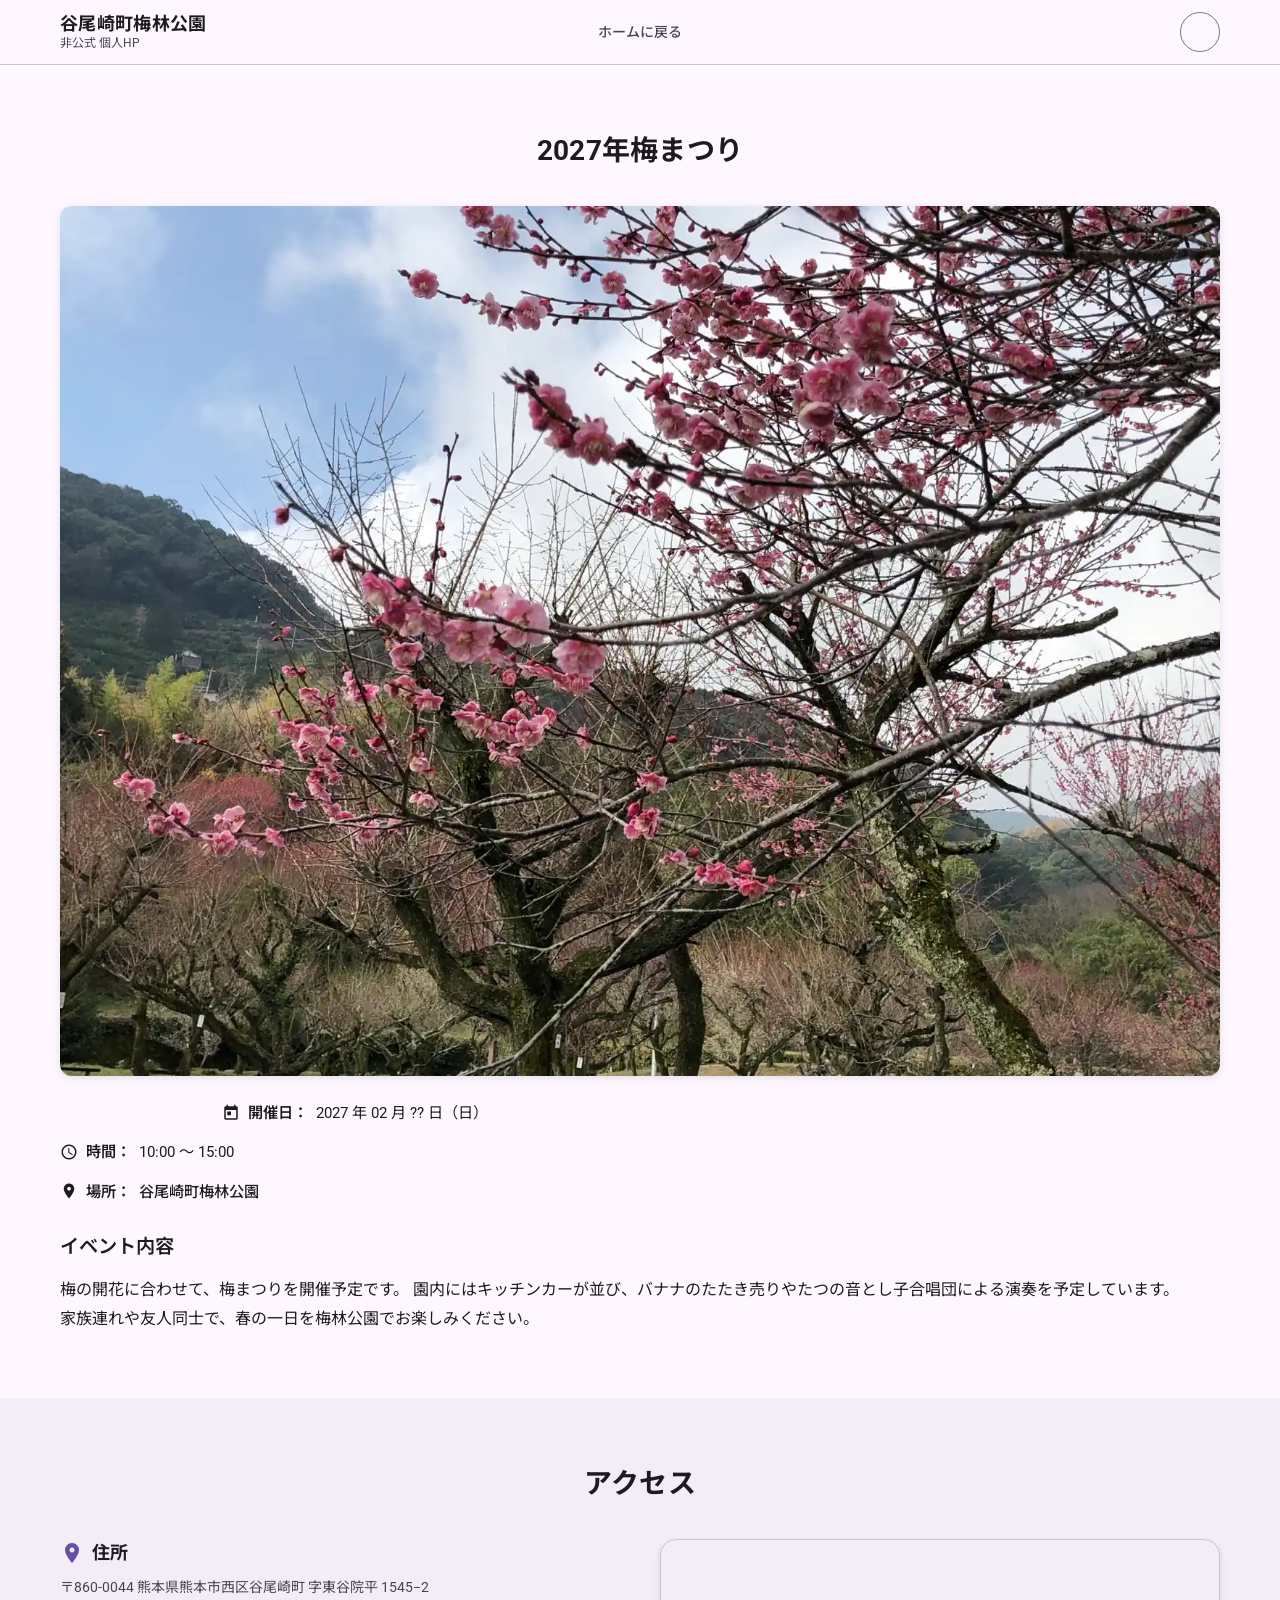
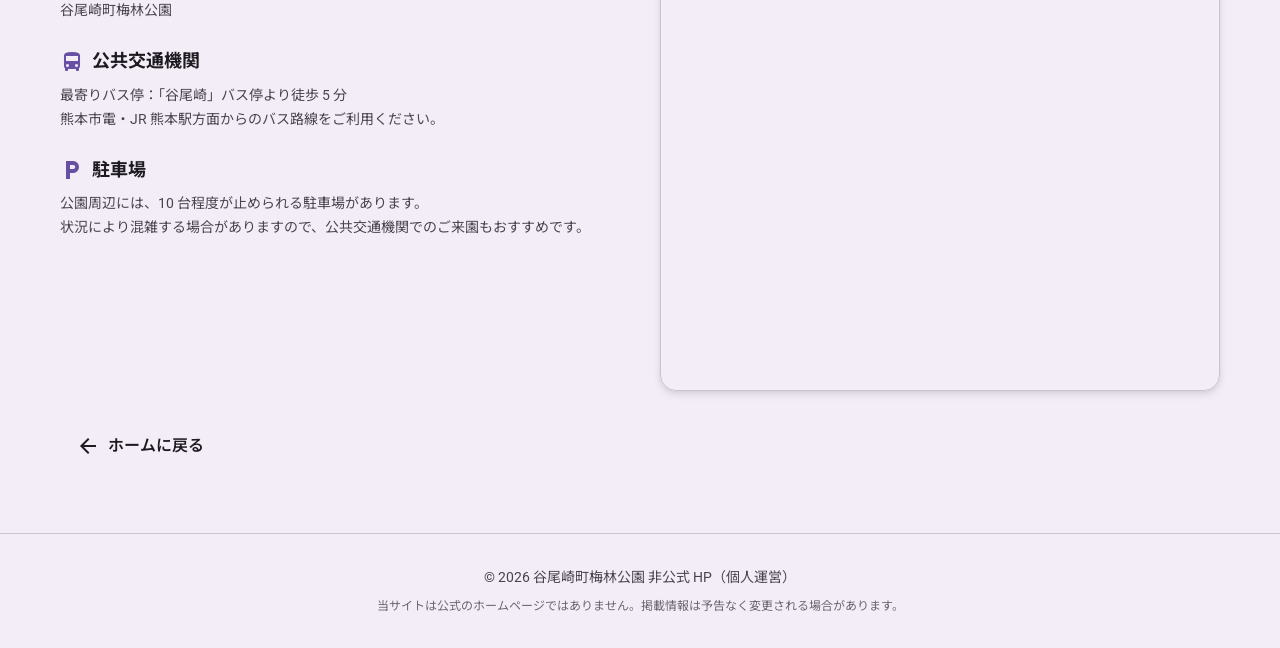
==== commit db5a3338: "Revise event details and access information Updated event details for the 2027梅まつり, including date, " ====
--- a/event1.html
+++ b/event1.html
@@ -56,116 +56,126 @@
     </div>
   </header>
 
-  <main class="main">
-    <section class="section">
-      <div class="container">
-        <h2 class="section-title">2027年 梅まつり</h2>
+<main class="main">
+  <!-- イベント詳細セクション -->
+  <section class="section">
+    <div class="container">
+      <h2 class="section-title">2027年梅まつり</h2>
 
-        <!-- イベント写真 -->
-        <div class="event-detail-image">
-          <img
-            src="images/image4.webp"
-            alt="梅まつりの様子"
-          />
+      <!-- イベント写真 -->
+      <div class="event-detail-image">
+        <img
+          src="images/event1.webp"
+          alt="梅まつりの様子"
+        />
+      </div>
+
+      <!-- イベント情報 -->
+      <div class="event-detail-content">
+        <div class="event-detail-meta">
+          <div class="event-detail-meta-row">
+            <span class="material-icons event-detail-icon" aria-hidden="true">
+              calendar_today
+            </span>
+            <span class="event-detail-label">開催日：</span>
+            <span class="event-detail-value">
+              2027 年 02 月 ?? 日（日）
+            </span>
+          </div>
+          <div class="event-detail-meta-row">
+            <span class="material-icons event-detail-icon" aria-hidden="true">
+              schedule
+            </span>
+            <span class="event-detail-label">時間：</span>
+            <span class="event-detail-value">10:00 〜 15:00</span>
+          </div>
+          <div class="event-detail-meta-row">
+            <span class="material-icons event-detail-icon" aria-hidden="true">
+              location_on
+            </span>
+            <span class="event-detail-label">場所：</span>
+            <a
+              href="https://maps.google.com/?q=32.80294968981893,130.66777574105663"
+              target="_blank"
+              rel="noopener"
+              class="event-detail-location-link"
+            >
+              谷尾崎町梅林公園
+            </a>
+          </div>
         </div>
 
-        <!-- イベント情報 -->
-<div class="event-detail-content">
-  <div class="event-detail-meta">
-    <div class="event-detail-meta-row">
-      <span class="material-icons event-detail-icon" aria-hidden="true">
-        calendar_today
-      </span>
-      <span class="event-detail-label">開催日：</span>
-      <span class="event-detail-value">
-        2027 年 02 月 ?? 日（日）
-      </span>
-    </div>
-    <div class="event-detail-meta-row">
-      <span class="material-icons event-detail-icon" aria-hidden="true">
-        schedule
-      </span>
-      <span class="event-detail-label">時間：</span>
-      <span class="event-detail-value">10:00 〜 15:00</span>
-    </div>
-    <div class="event-detail-meta-row">
-      <span class="material-icons event-detail-icon" aria-hidden="true">
-        location_on
-      </span>
-      <span class="event-detail-label">場所：</span>
-      <a
-        href="https://maps.google.com/?q=32.80294968981893,130.66777574105663"
-        target="_blank"
-        rel="noopener"
-        class="event-detail-location-link"
-      >
-        谷尾崎町梅林公園
-      </a>
-    </div>
-  </div>
-
-  <h3 class="event-detail-subtitle">イベント内容</h3>
-  <p>
-    梅の開花に合わせて、梅まつりを開催予定です。
-    園内にはキッチンカーが並び、バナナのたたき売りやたつの音とし子合唱団による演奏を予定しています。
-  </p>
-  <p>
-    家族連れや友人同士で、春の一日を梅林公園でお楽しみください。
-  </p>
-
-  <h3 class="event-detail-subtitle">アクセス</h3>
-
-  <div class="access-grid">
-    <div class="access-text">
-      <h3 class="access-subtitle">
-        <span class="material-icons access-icon" aria-hidden="true">location_on</span>
-        住所
-      </h3>
-      <p class="access-info">
-        〒860-0044 熊本県熊本市西区谷尾崎町 字東谷院平 1545−2<br />
-        谷尾崎町梅林公園
-      </p>
-
-      <h3 class="access-subtitle">
-        <span class="material-icons access-icon" aria-hidden="true">directions_bus</span>
-        公共交通機関
-      </h3>
-      <p class="access-info">
-        最寄りバス停：「谷尾崎」バス停より徒歩 5 分<br />
-        熊本市電・JR 熊本駅方面からのバス路線をご利用ください。
-      </p>
-
-      <h3 class="access-subtitle">
-        <span class="material-icons access-icon" aria-hidden="true">local_parking</span>
-        駐車場
-      </h3>
-      <p class="access-info">
-        公園周辺には、10 台程度が止められる駐車場があります。<br />
-        状況により混雑する場合がありますので、公共交通機関でのご来園もおすすめです。
-      </p>
-    </div>
-    <div class="access-map">
-      <div class="map-frame">
-        <iframe
-          src="https://www.google.com/maps/embed?pb=!1m18!1m12!1m3!1d6707.193522291878!2d130.66777574105663!3d32.80294968981893!2m3!1f0!2f0!3f0!3m2!1i1024!2i768!4f13.1!3m3!1m2!1s0x3540f5af3c5046db%3A0x579b691f356f5e13!2z6LC35bC-5bSO5qKF5p6X5YWs5ZyS!5e0!3m2!1sja!2sjp!4v1788274300344!5m2!1sja!2sjp"
-          width="100%"
-          height="450"
-          style="border:0;"
-          allowfullscreen=""
-          loading="lazy"
-          referrerpolicy="strict-origin-when-cross-origin"
-        ></iframe>
+        <h3 class="event-detail-subtitle">イベント内容</h3>
+        <p>
+          梅の開花に合わせて、梅まつりを開催予定です。 
+          園内にはキッチンカーが並び、バナナのたたき売りやたつの音とし子合唱団による演奏を予定しています。
+        </p>
+        <p>
+          家族連れや友人同士で、春の一日を梅林公園でお楽しみください。
+        </p>
       </div>
     </div>
-  </div>
+  </section>
 
-  <div class="event-detail-actions">
-    <a href="index.html" class="back-button">ホームに戻る</a>
-  </div>
-</div>
+  <!-- アクセスセクション（index.html と同じデザイン） -->
+  <section class="section section-alt">
+    <div class="container">
+      <h2 class="section-title">アクセス</h2>
+
+      <div class="access-grid">
+        <div class="access-text">
+          <h3 class="access-subtitle">
+            <span class="material-icons access-icon" aria-hidden="true">location_on</span>
+            住所
+          </h3>
+          <p class="access-info">
+            〒860-0044 熊本県熊本市西区谷尾崎町 字東谷院平 1545−2<br />
+            谷尾崎町梅林公園
+          </p>
+
+          <h3 class="access-subtitle">
+            <span class="material-icons access-icon" aria-hidden="true">directions_bus</span>
+            公共交通機関
+          </h3>
+          <p class="access-info">
+            最寄りバス停：「谷尾崎」バス停より徒歩 5 分<br />
+            熊本市電・JR 熊本駅方面からのバス路線をご利用ください。
+          </p>
+
+          <h3 class="access-subtitle">
+            <span class="material-icons access-icon" aria-hidden="true">local_parking</span>
+            駐車場
+          </h3>
+          <p class="access-info">
+            公園周辺には、10 台程度が止められる駐車場があります。<br />
+            状況により混雑する場合がありますので、公共交通機関でのご来園もおすすめです。
+          </p>
+        </div>
+        <div class="access-map">
+          <div class="map-frame">
+            <iframe
+              src="https://www.google.com/maps/embed?pb=!1m18!1m12!1m3!1d6707.193522291878!2d130.66777574105663!3d32.80294968981893!2m3!1f0!2f0!3f0!3m2!1i1024!2i768!4f13.1!3m3!1m2!1s0x3540f5af3c5046db%3A0x579b691f356f5e13!2z6LC35bC-5bSO5qKF5p6X5YWs5ZyS!5e0!3m2!1sja!2sjp!4v1788274300344!5m2!1sja!2sjp"
+              width="100%"
+              height="450"
+              style="border:0;"
+              allowfullscreen=""
+              loading="lazy"
+              referrerpolicy="strict-origin-when-cross-origin"
+            ></iframe>
+          </div>
+        </div>
       </div>
-    </section>
-  </main>
+
+      <!-- ホームに戻るボタン -->
+      <div class="event-detail-actions">
+        <a href="index.html" class="back-button">
+          <span class="material-icons" aria-hidden="true">arrow_back</span>
+          ホームに戻る
+        </a>
+      </div>
+    </div>
+  </section>
+</main>
 
   <!-- フッター -->
   <footer class="footer">
--- a/styles.css
+++ b/styles.css
@@ -1664,3 +1664,86 @@
 .event-location-link:hover {
   text-decoration: underline;
 }
+
+/* イベント詳細：本文エリア */
+.event-detail-content {
+  font-family: "Roboto", "Noto Sans JP", sans-serif;
+  font-size: 1rem;
+  line-height: 1.8;
+  color: var(--text);
+}
+
+/* 見出し（h3） */
+.event-detail-subtitle {
+  font-family: "Roboto", "Noto Sans JP", sans-serif;
+  font-size: 1.2rem;
+  font-weight: 600;
+  margin: 1.5rem 0 0.75rem;
+  color: var(--text);
+}
+
+/* メタ情報（日時・場所） */
+.event-detail-meta {
+  display: flex;
+  flex-direction: column;
+  gap: 0.75rem;
+  margin-bottom: 1.5rem;
+}
+
+.event-detail-meta-row {
+  display: flex;
+  align-items: center;
+  gap: 0.5rem;
+  font-size: 0.95rem;
+  color: var(--text);
+}
+
+.event-detail-icon {
+  color: var(--primary);
+  font-size: 1.1rem;
+}
+
+.event-detail-label {
+  font-weight: 600;
+}
+
+.event-detail-value {
+  color: var(--text);
+}
+
+.event-detail-location-link {
+  color: var(--primary);
+  text-decoration: none;
+  font-weight: 500;
+}
+
+.event-detail-location-link:hover {
+  text-decoration: underline;
+}
+
+/* ホームに戻るボタン */
+.event-detail-actions {
+  margin-top: 2rem;
+}
+
+.back-button {
+  display: inline-flex;
+  align-items: center;
+  gap: 0.5rem;
+  background: var(--surface);
+  color: var(--text);
+  text-decoration: none;
+  font-weight: 600;
+  padding: 0.65rem 1rem;
+  border-radius: 0.5rem;
+  border: 1px solid var(--border);
+  transition: background 0.2s ease, transform 0.1s ease;
+}
+
+.back-button:hover {
+  background: var(--border);
+}
+
+.back-button:active {
+  transform: translateY(1px);
+}
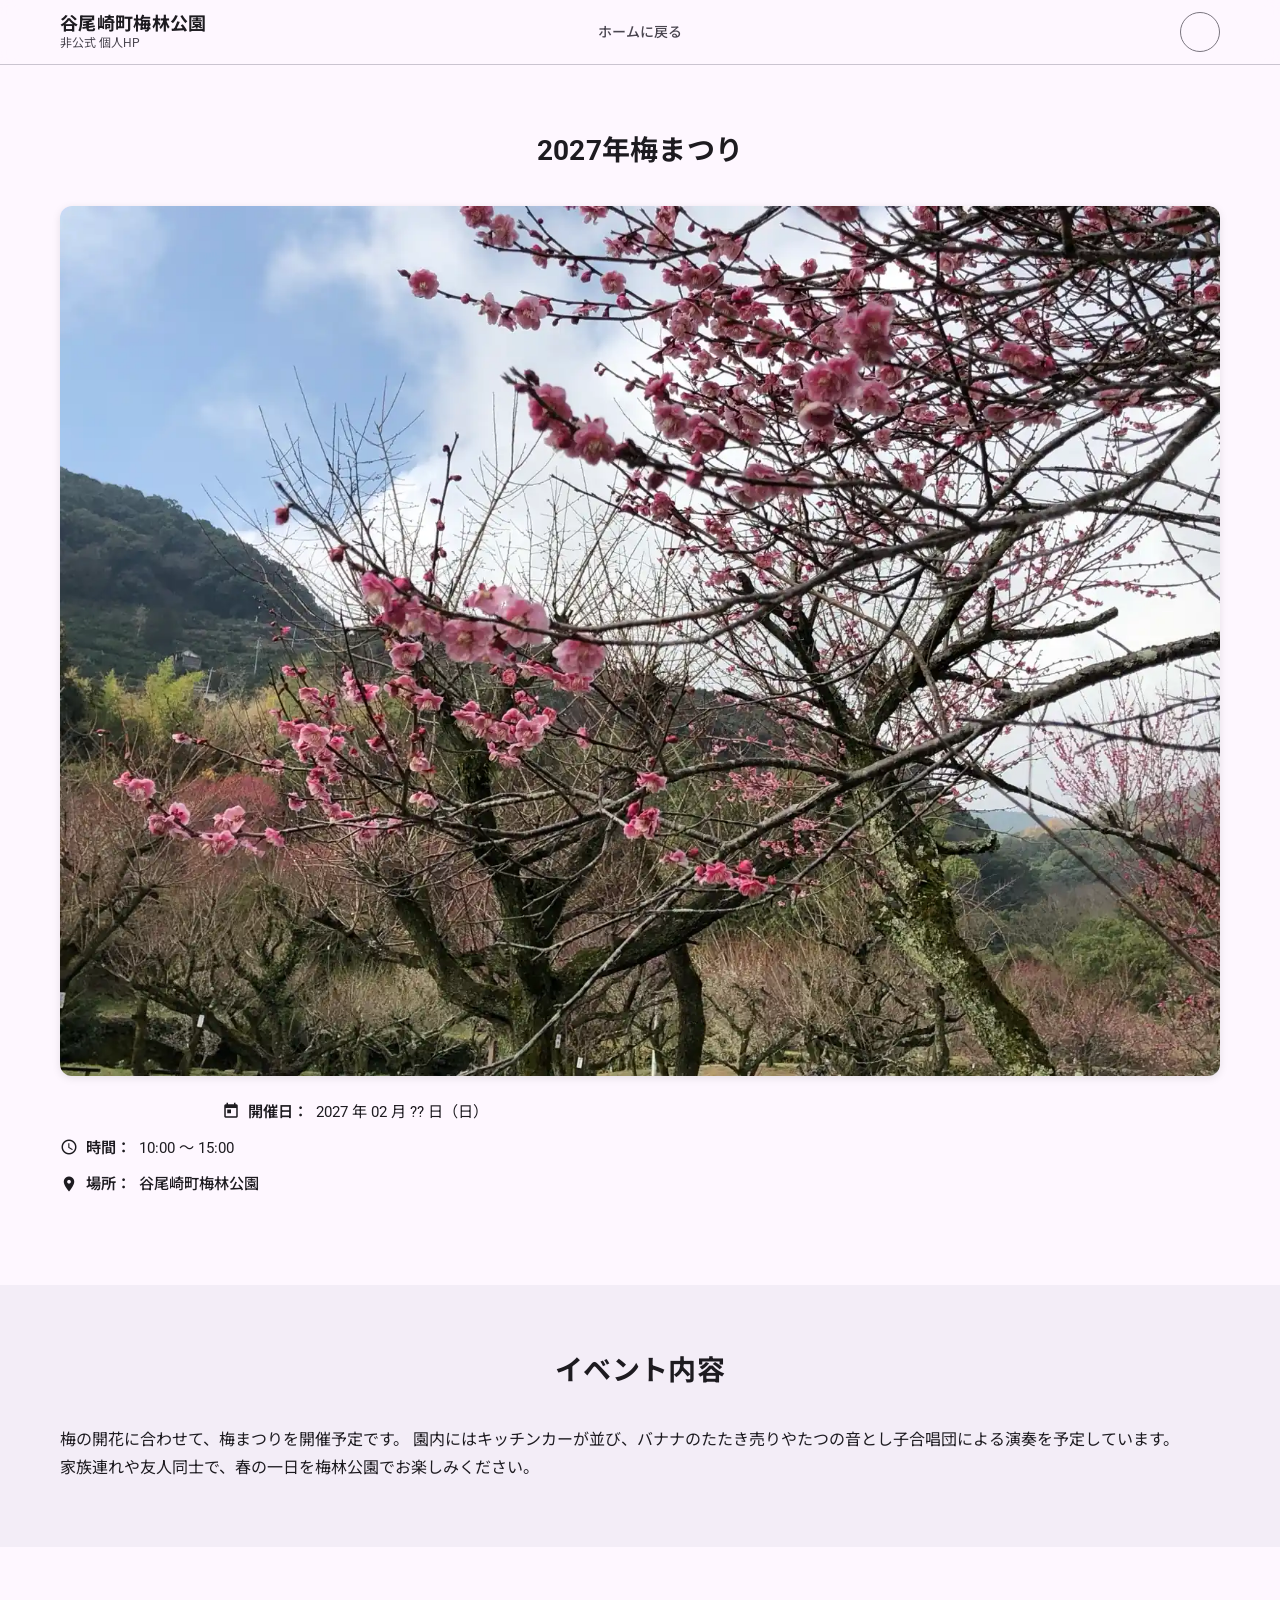
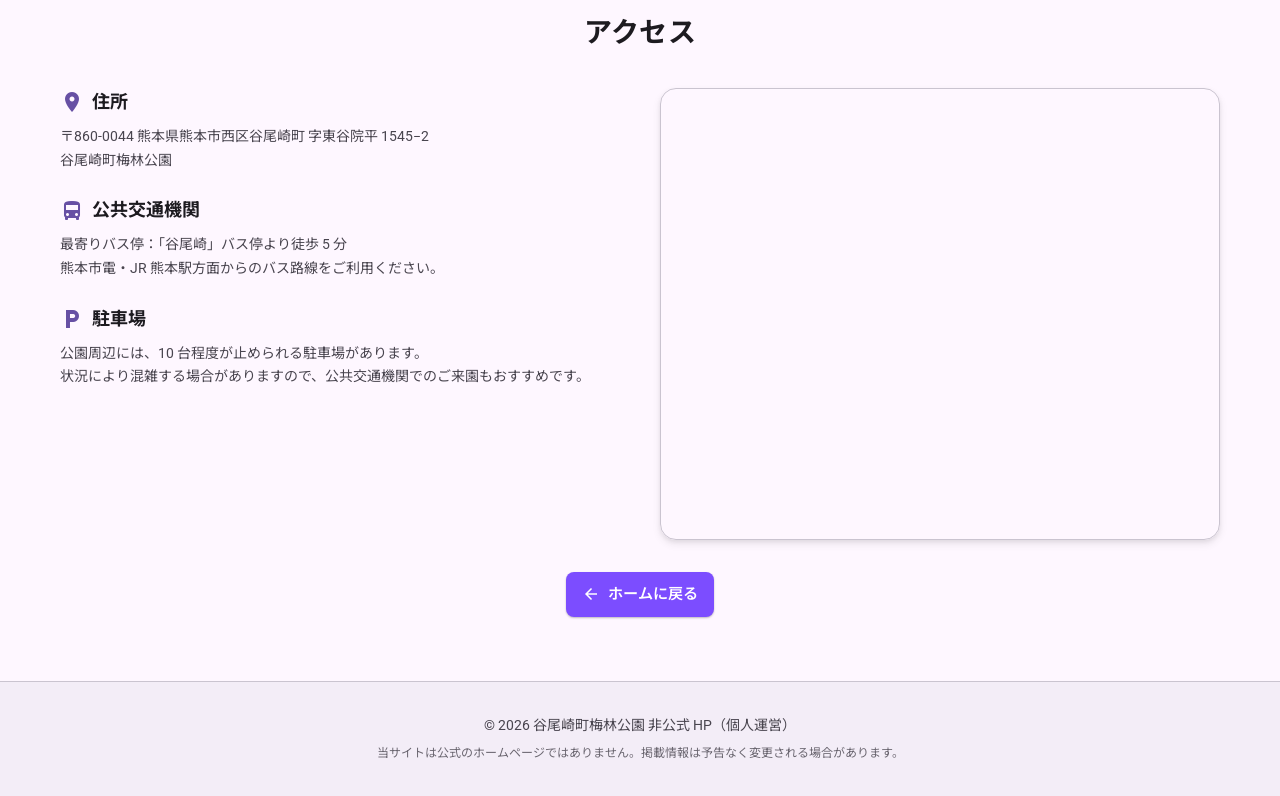
==== commit 9e158aac: "Update event details section in event1.html" ====
--- a/event1.html
+++ b/event1.html
@@ -57,7 +57,7 @@
   </header>
 
 <main class="main">
-  <!-- イベント詳細セクション -->
+  <!-- イベント詳細（写真＋メタ情報）セクション -->
   <section class="section">
     <div class="container">
       <h2 class="section-title">2027年梅まつり</h2>
@@ -70,44 +70,50 @@
         />
       </div>
 
-      <!-- イベント情報 -->
+      <!-- イベント情報（日時・場所） -->
+      <div class="event-detail-meta">
+        <div class="event-detail-meta-row">
+          <span class="material-icons event-detail-icon" aria-hidden="true">
+            calendar_today
+          </span>
+          <span class="event-detail-label">開催日：</span>
+          <span class="event-detail-value">
+            2027 年 02 月 ?? 日（日）
+          </span>
+        </div>
+        <div class="event-detail-meta-row">
+          <span class="material-icons event-detail-icon" aria-hidden="true">
+            schedule
+          </span>
+          <span class="event-detail-label">時間：</span>
+          <span class="event-detail-value">10:00 〜 15:00</span>
+        </div>
+        <div class="event-detail-meta-row">
+          <span class="material-icons event-detail-icon" aria-hidden="true">
+            location_on
+          </span>
+          <span class="event-detail-label">場所：</span>
+          <a
+            href="https://maps.google.com/?q=32.80294968981893,130.66777574105663"
+            target="_blank"
+            rel="noopener"
+            class="event-detail-location-link"
+          >
+            谷尾崎町梅林公園
+          </a>
+        </div>
+      </div>
+    </div>
+  </section>
+
+  <!-- イベント内容セクション -->
+  <section class="section section-alt">
+    <div class="container">
+      <h2 class="section-title">イベント内容</h2>
+
       <div class="event-detail-content">
-        <div class="event-detail-meta">
-          <div class="event-detail-meta-row">
-            <span class="material-icons event-detail-icon" aria-hidden="true">
-              calendar_today
-            </span>
-            <span class="event-detail-label">開催日：</span>
-            <span class="event-detail-value">
-              2027 年 02 月 ?? 日（日）
-            </span>
-          </div>
-          <div class="event-detail-meta-row">
-            <span class="material-icons event-detail-icon" aria-hidden="true">
-              schedule
-            </span>
-            <span class="event-detail-label">時間：</span>
-            <span class="event-detail-value">10:00 〜 15:00</span>
-          </div>
-          <div class="event-detail-meta-row">
-            <span class="material-icons event-detail-icon" aria-hidden="true">
-              location_on
-            </span>
-            <span class="event-detail-label">場所：</span>
-            <a
-              href="https://maps.google.com/?q=32.80294968981893,130.66777574105663"
-              target="_blank"
-              rel="noopener"
-              class="event-detail-location-link"
-            >
-              谷尾崎町梅林公園
-            </a>
-          </div>
-        </div>
-
-        <h3 class="event-detail-subtitle">イベント内容</h3>
         <p>
-          梅の開花に合わせて、梅まつりを開催予定です。 
+          梅の開花に合わせて、梅まつりを開催予定です。
           園内にはキッチンカーが並び、バナナのたたき売りやたつの音とし子合唱団による演奏を予定しています。
         </p>
         <p>
@@ -117,8 +123,8 @@
     </div>
   </section>
 
-  <!-- アクセスセクション（index.html と同じデザイン） -->
-  <section class="section section-alt">
+  <!-- アクセスセクション -->
+  <section class="section">
     <div class="container">
       <h2 class="section-title">アクセス</h2>
 
--- a/styles.css
+++ b/styles.css
@@ -1721,29 +1721,63 @@
   text-decoration: underline;
 }
 
+.section-title {
+  font-family: "Roboto", "Noto Sans JP", sans-serif;
+  font-size: 1.75rem;
+  font-weight: 700;
+  text-align: center;
+  margin-bottom: 2rem;
+  color: var(--text);
+}
+
+.event-detail-content {
+  font-family: "Roboto", "Noto Sans JP", sans-serif;
+  font-size: 1rem;
+  line-height: 1.8;
+  color: var(--text);
+}
+
+.event-detail-subtitle {
+  font-family: "Roboto", "Noto Sans JP", sans-serif;
+  font-size: 1.2rem;
+  font-weight: 600;
+  margin: 1.5rem 0 0.75rem;
+  color: var(--text);
+}
+
 /* ホームに戻るボタン */
 .event-detail-actions {
   margin-top: 2rem;
-}
-
+  text-align: center;
+}
+
+/* ライト・ダーク共通：常に背景色付き */
 .back-button {
   display: inline-flex;
   align-items: center;
   gap: 0.5rem;
-  background: var(--surface);
-  color: var(--text);
+  background: #7c4dff;
+  color: #ffffff;
   text-decoration: none;
   font-weight: 600;
+  font-size: 0.95rem;
   padding: 0.65rem 1rem;
   border-radius: 0.5rem;
-  border: 1px solid var(--border);
+  border: none;
+  cursor: pointer;
   transition: background 0.2s ease, transform 0.1s ease;
+  box-shadow: 0 1px 2px rgba(0,0,0,0.25);
 }
 
 .back-button:hover {
-  background: var(--border);
+  background: #651fff;
+  box-shadow: 0 2px 6px rgba(0,0,0,0.35);
 }
 
 .back-button:active {
   transform: translateY(1px);
 }
+
+.back-button .material-icons {
+  font-size: 1.1rem;
+}
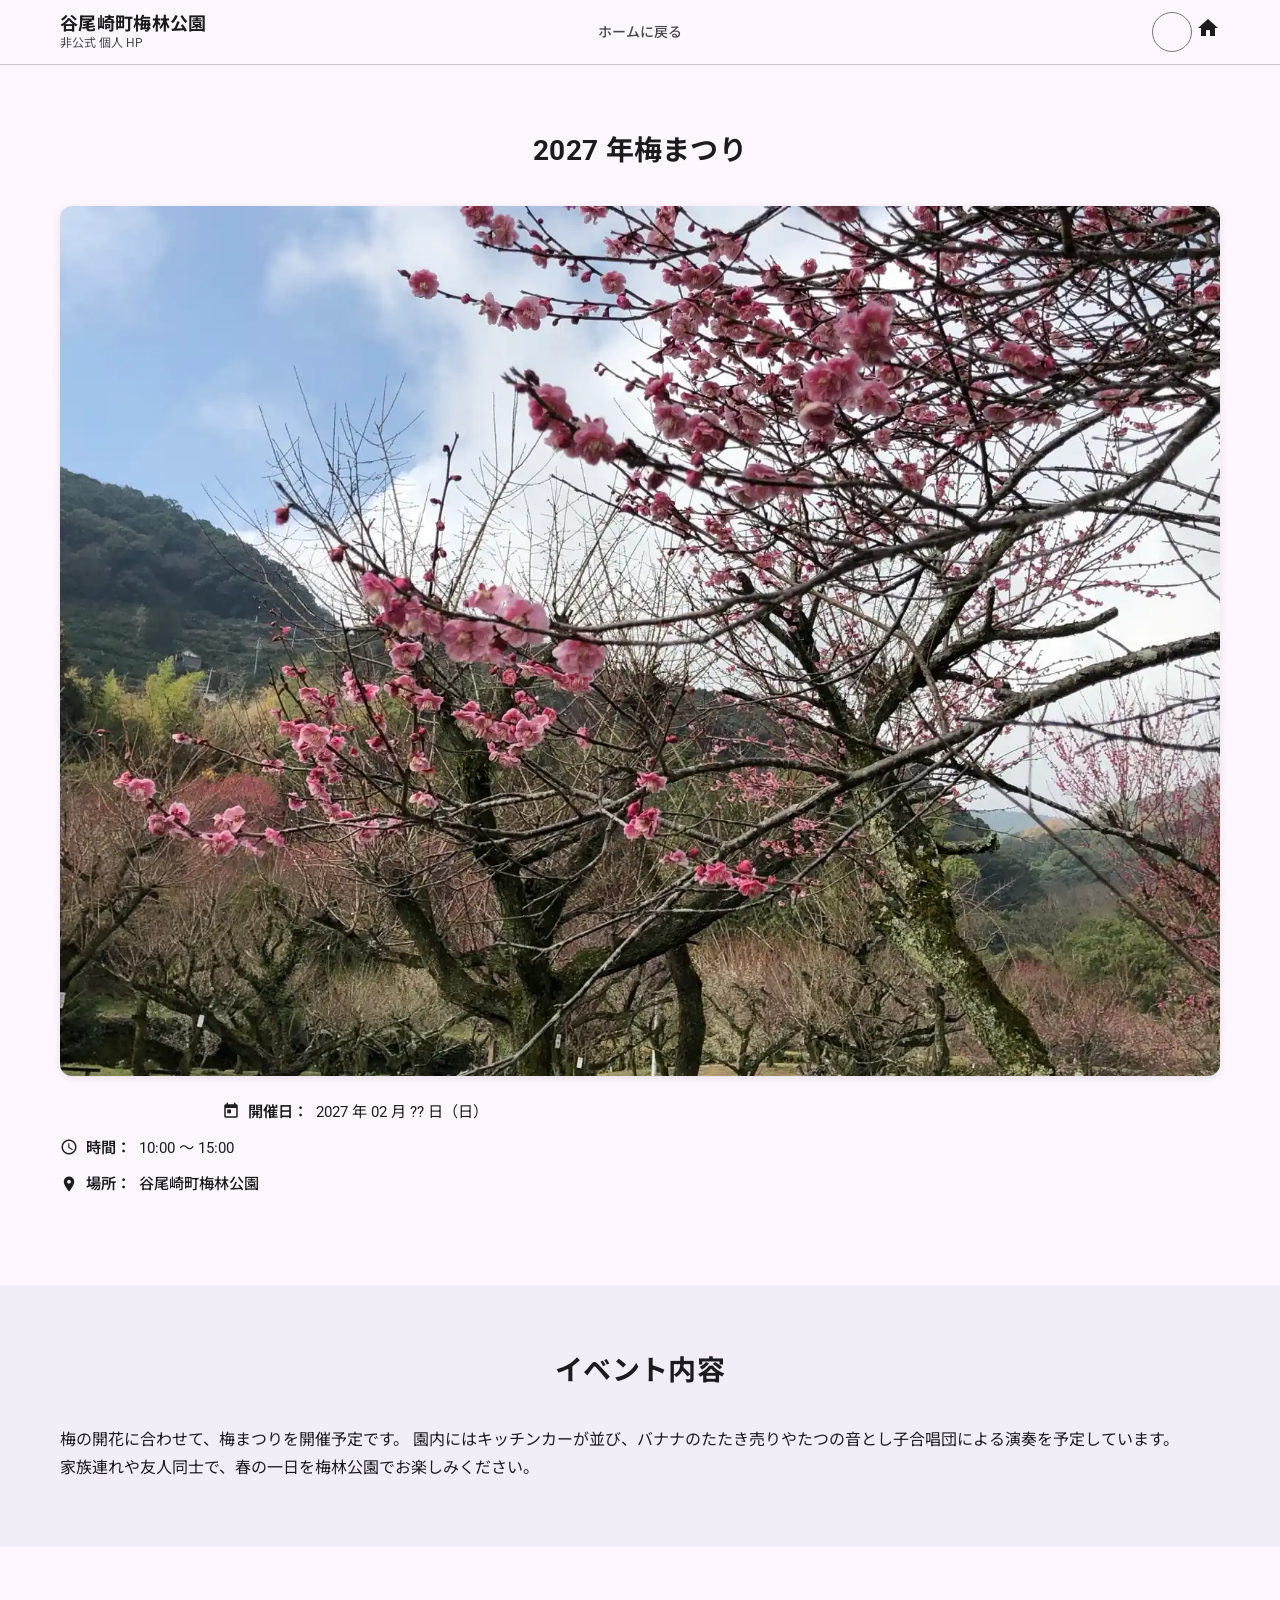
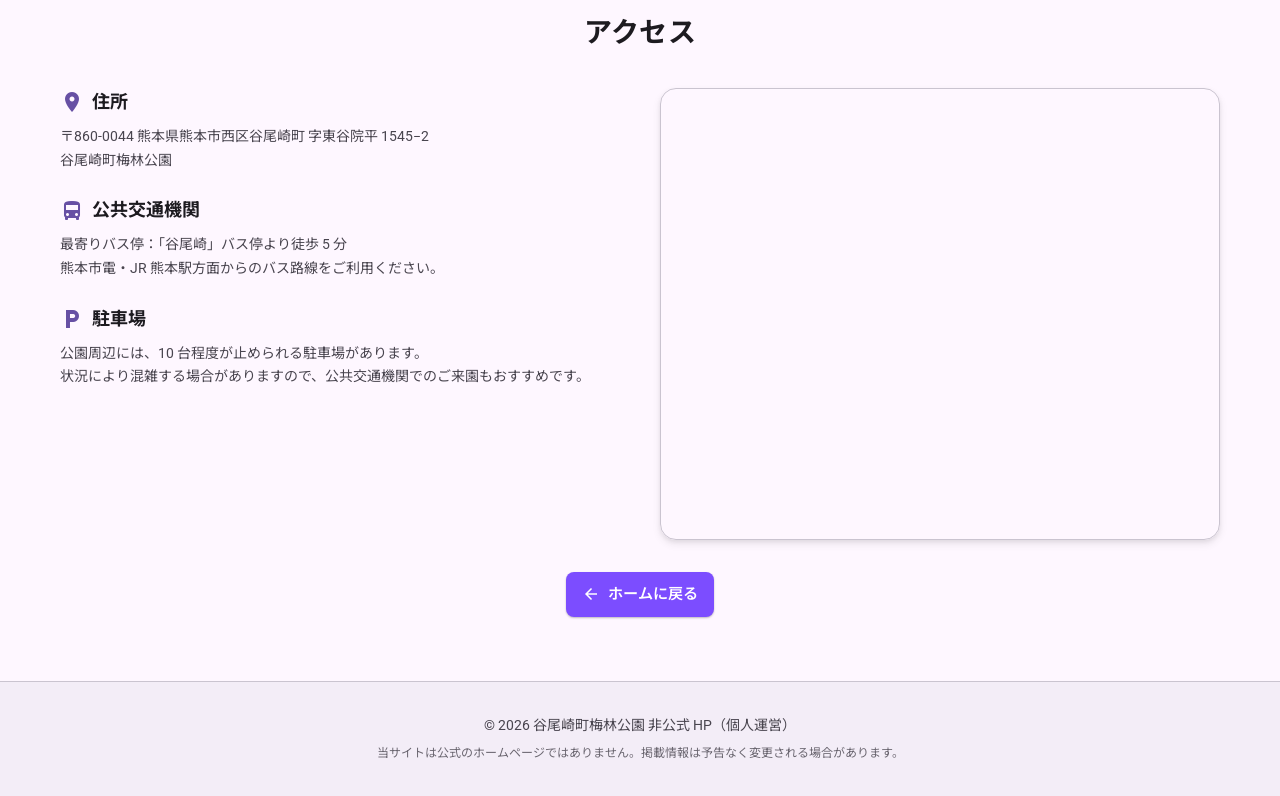
==== commit cd026ae8: "Fix title and subtitle formatting in event1.html" ====
--- a/event1.html
+++ b/event1.html
@@ -10,7 +10,7 @@
   />
 
   <meta charset="UTF-8" />
-  <title>2027年梅まつり | 谷尾崎町梅林公園 非公式 個人HP</title>
+  <title>2027 年梅まつり | 谷尾崎町梅林公園 非公式 個人 HP</title>
   <meta name="viewport" content="width=device-width, initial-scale=1.0" />
   <meta
     name="description"
@@ -32,7 +32,7 @@
     <div class="header-container">
       <div class="logo">
         <h1 class="site-title">谷尾崎町梅林公園</h1>
-        <span class="site-subtitle">非公式 個人HP</span>
+        <span class="site-subtitle">非公式 個人 HP</span>
       </div>
       <nav class="nav">
         <ul class="nav-list">
@@ -52,136 +52,145 @@
             light_mode
           </span>
         </button>
+
+        <!-- スマホ用：ホームに戻るアイコン -->
+        <a
+          href="index.html"
+          class="header-home-icon"
+          aria-label="ホームに戻る"
+        >
+          <span class="material-icons" aria-hidden="true">home</span>
+        </a>
       </div>
     </div>
   </header>
 
-<main class="main">
-  <!-- イベント詳細（写真＋メタ情報）セクション -->
-  <section class="section">
-    <div class="container">
-      <h2 class="section-title">2027年梅まつり</h2>
-
-      <!-- イベント写真 -->
-      <div class="event-detail-image">
-        <img
-          src="images/event1.webp"
-          alt="梅まつりの様子"
-        />
-      </div>
-
-      <!-- イベント情報（日時・場所） -->
-      <div class="event-detail-meta">
-        <div class="event-detail-meta-row">
-          <span class="material-icons event-detail-icon" aria-hidden="true">
-            calendar_today
-          </span>
-          <span class="event-detail-label">開催日：</span>
-          <span class="event-detail-value">
-            2027 年 02 月 ?? 日（日）
-          </span>
-        </div>
-        <div class="event-detail-meta-row">
-          <span class="material-icons event-detail-icon" aria-hidden="true">
-            schedule
-          </span>
-          <span class="event-detail-label">時間：</span>
-          <span class="event-detail-value">10:00 〜 15:00</span>
-        </div>
-        <div class="event-detail-meta-row">
-          <span class="material-icons event-detail-icon" aria-hidden="true">
-            location_on
-          </span>
-          <span class="event-detail-label">場所：</span>
-          <a
-            href="https://maps.google.com/?q=32.80294968981893,130.66777574105663"
-            target="_blank"
-            rel="noopener"
-            class="event-detail-location-link"
-          >
-            谷尾崎町梅林公園
+  <main class="main">
+    <!-- イベント詳細（写真＋メタ情報）セクション -->
+    <section class="section">
+      <div class="container">
+        <h2 class="section-title">2027 年梅まつり</h2>
+
+        <!-- イベント写真 -->
+        <div class="event-detail-image">
+          <img
+            src="images/event1.webp"
+            alt="梅まつりの様子"
+          />
+        </div>
+
+        <!-- イベント情報（日時・場所） -->
+        <div class="event-detail-meta">
+          <div class="event-detail-meta-row">
+            <span class="material-icons event-detail-icon" aria-hidden="true">
+              calendar_today
+            </span>
+            <span class="event-detail-label">開催日：</span>
+            <span class="event-detail-value">
+              2027 年 02 月 ?? 日（日）
+            </span>
+          </div>
+          <div class="event-detail-meta-row">
+            <span class="material-icons event-detail-icon" aria-hidden="true">
+              schedule
+            </span>
+            <span class="event-detail-label">時間：</span>
+            <span class="event-detail-value">10:00 〜 15:00</span>
+          </div>
+          <div class="event-detail-meta-row">
+            <span class="material-icons event-detail-icon" aria-hidden="true">
+              location_on
+            </span>
+            <span class="event-detail-label">場所：</span>
+            <a
+              href="https://maps.google.com/?q=32.80294968981893,130.66777574105663"
+              target="_blank"
+              rel="noopener"
+              class="event-detail-location-link"
+            >
+              谷尾崎町梅林公園
+            </a>
+          </div>
+        </div>
+      </div>
+    </section>
+
+    <!-- イベント内容セクション -->
+    <section class="section section-alt">
+      <div class="container">
+        <h2 class="section-title">イベント内容</h2>
+
+        <div class="event-detail-content">
+          <p>
+            梅の開花に合わせて、梅まつりを開催予定です。
+            園内にはキッチンカーが並び、バナナのたたき売りやたつの音とし子合唱団による演奏を予定しています。
+          </p>
+          <p>
+            家族連れや友人同士で、春の一日を梅林公園でお楽しみください。
+          </p>
+        </div>
+      </div>
+    </section>
+
+    <!-- アクセスセクション -->
+    <section class="section">
+      <div class="container">
+        <h2 class="section-title">アクセス</h2>
+
+        <div class="access-grid">
+          <div class="access-text">
+            <h3 class="access-subtitle">
+              <span class="material-icons access-icon" aria-hidden="true">location_on</span>
+              住所
+            </h3>
+            <p class="access-info">
+              〒860-0044 熊本県熊本市西区谷尾崎町 字東谷院平 1545−2<br />
+              谷尾崎町梅林公園
+            </p>
+
+            <h3 class="access-subtitle">
+              <span class="material-icons access-icon" aria-hidden="true">directions_bus</span>
+              公共交通機関
+            </h3>
+            <p class="access-info">
+              最寄りバス停：「谷尾崎」バス停より徒歩 5 分<br />
+              熊本市電・JR 熊本駅方面からのバス路線をご利用ください。
+            </p>
+
+            <h3 class="access-subtitle">
+              <span class="material-icons access-icon" aria-hidden="true">local_parking</span>
+              駐車場
+            </h3>
+            <p class="access-info">
+              公園周辺には、10 台程度が止められる駐車場があります。<br />
+              状況により混雑する場合がありますので、公共交通機関でのご来園もおすすめです。
+            </p>
+          </div>
+          <div class="access-map">
+            <div class="map-frame">
+              <iframe
+                src="https://www.google.com/maps/embed?pb=!1m18!1m12!1m3!1d6707.193522291878!2d130.66777574105663!3d32.80294968981893!2m3!1f0!2f0!3f0!3m2!1i1024!2i768!4f13.1!3m3!1m2!1s0x3540f5af3c5046db%3A0x579b691f356f5e13!2z6LC35bC-5bSO5qKF5p6X5YWs5ZyS!5e0!3m2!1sja!2sjp!4v1788274300344!5m2!1sja!2sjp"
+                width="100%"
+                height="450"
+                style="border:0;"
+                allowfullscreen=""
+                loading="lazy"
+                referrerpolicy="strict-origin-when-cross-origin"
+              ></iframe>
+            </div>
+          </div>
+        </div>
+
+        <!-- ホームに戻るボタン -->
+        <div class="event-detail-actions">
+          <a href="index.html" class="back-button">
+            <span class="material-icons" aria-hidden="true">arrow_back</span>
+            ホームに戻る
           </a>
         </div>
       </div>
-    </div>
-  </section>
-
-  <!-- イベント内容セクション -->
-  <section class="section section-alt">
-    <div class="container">
-      <h2 class="section-title">イベント内容</h2>
-
-      <div class="event-detail-content">
-        <p>
-          梅の開花に合わせて、梅まつりを開催予定です。
-          園内にはキッチンカーが並び、バナナのたたき売りやたつの音とし子合唱団による演奏を予定しています。
-        </p>
-        <p>
-          家族連れや友人同士で、春の一日を梅林公園でお楽しみください。
-        </p>
-      </div>
-    </div>
-  </section>
-
-  <!-- アクセスセクション -->
-  <section class="section">
-    <div class="container">
-      <h2 class="section-title">アクセス</h2>
-
-      <div class="access-grid">
-        <div class="access-text">
-          <h3 class="access-subtitle">
-            <span class="material-icons access-icon" aria-hidden="true">location_on</span>
-            住所
-          </h3>
-          <p class="access-info">
-            〒860-0044 熊本県熊本市西区谷尾崎町 字東谷院平 1545−2<br />
-            谷尾崎町梅林公園
-          </p>
-
-          <h3 class="access-subtitle">
-            <span class="material-icons access-icon" aria-hidden="true">directions_bus</span>
-            公共交通機関
-          </h3>
-          <p class="access-info">
-            最寄りバス停：「谷尾崎」バス停より徒歩 5 分<br />
-            熊本市電・JR 熊本駅方面からのバス路線をご利用ください。
-          </p>
-
-          <h3 class="access-subtitle">
-            <span class="material-icons access-icon" aria-hidden="true">local_parking</span>
-            駐車場
-          </h3>
-          <p class="access-info">
-            公園周辺には、10 台程度が止められる駐車場があります。<br />
-            状況により混雑する場合がありますので、公共交通機関でのご来園もおすすめです。
-          </p>
-        </div>
-        <div class="access-map">
-          <div class="map-frame">
-            <iframe
-              src="https://www.google.com/maps/embed?pb=!1m18!1m12!1m3!1d6707.193522291878!2d130.66777574105663!3d32.80294968981893!2m3!1f0!2f0!3f0!3m2!1i1024!2i768!4f13.1!3m3!1m2!1s0x3540f5af3c5046db%3A0x579b691f356f5e13!2z6LC35bC-5bSO5qKF5p6X5YWs5ZyS!5e0!3m2!1sja!2sjp!4v1788274300344!5m2!1sja!2sjp"
-              width="100%"
-              height="450"
-              style="border:0;"
-              allowfullscreen=""
-              loading="lazy"
-              referrerpolicy="strict-origin-when-cross-origin"
-            ></iframe>
-          </div>
-        </div>
-      </div>
-
-      <!-- ホームに戻るボタン -->
-      <div class="event-detail-actions">
-        <a href="index.html" class="back-button">
-          <span class="material-icons" aria-hidden="true">arrow_back</span>
-          ホームに戻る
-        </a>
-      </div>
-    </div>
-  </section>
-</main>
+    </section>
+  </main>
 
   <!-- フッター -->
   <footer class="footer">
